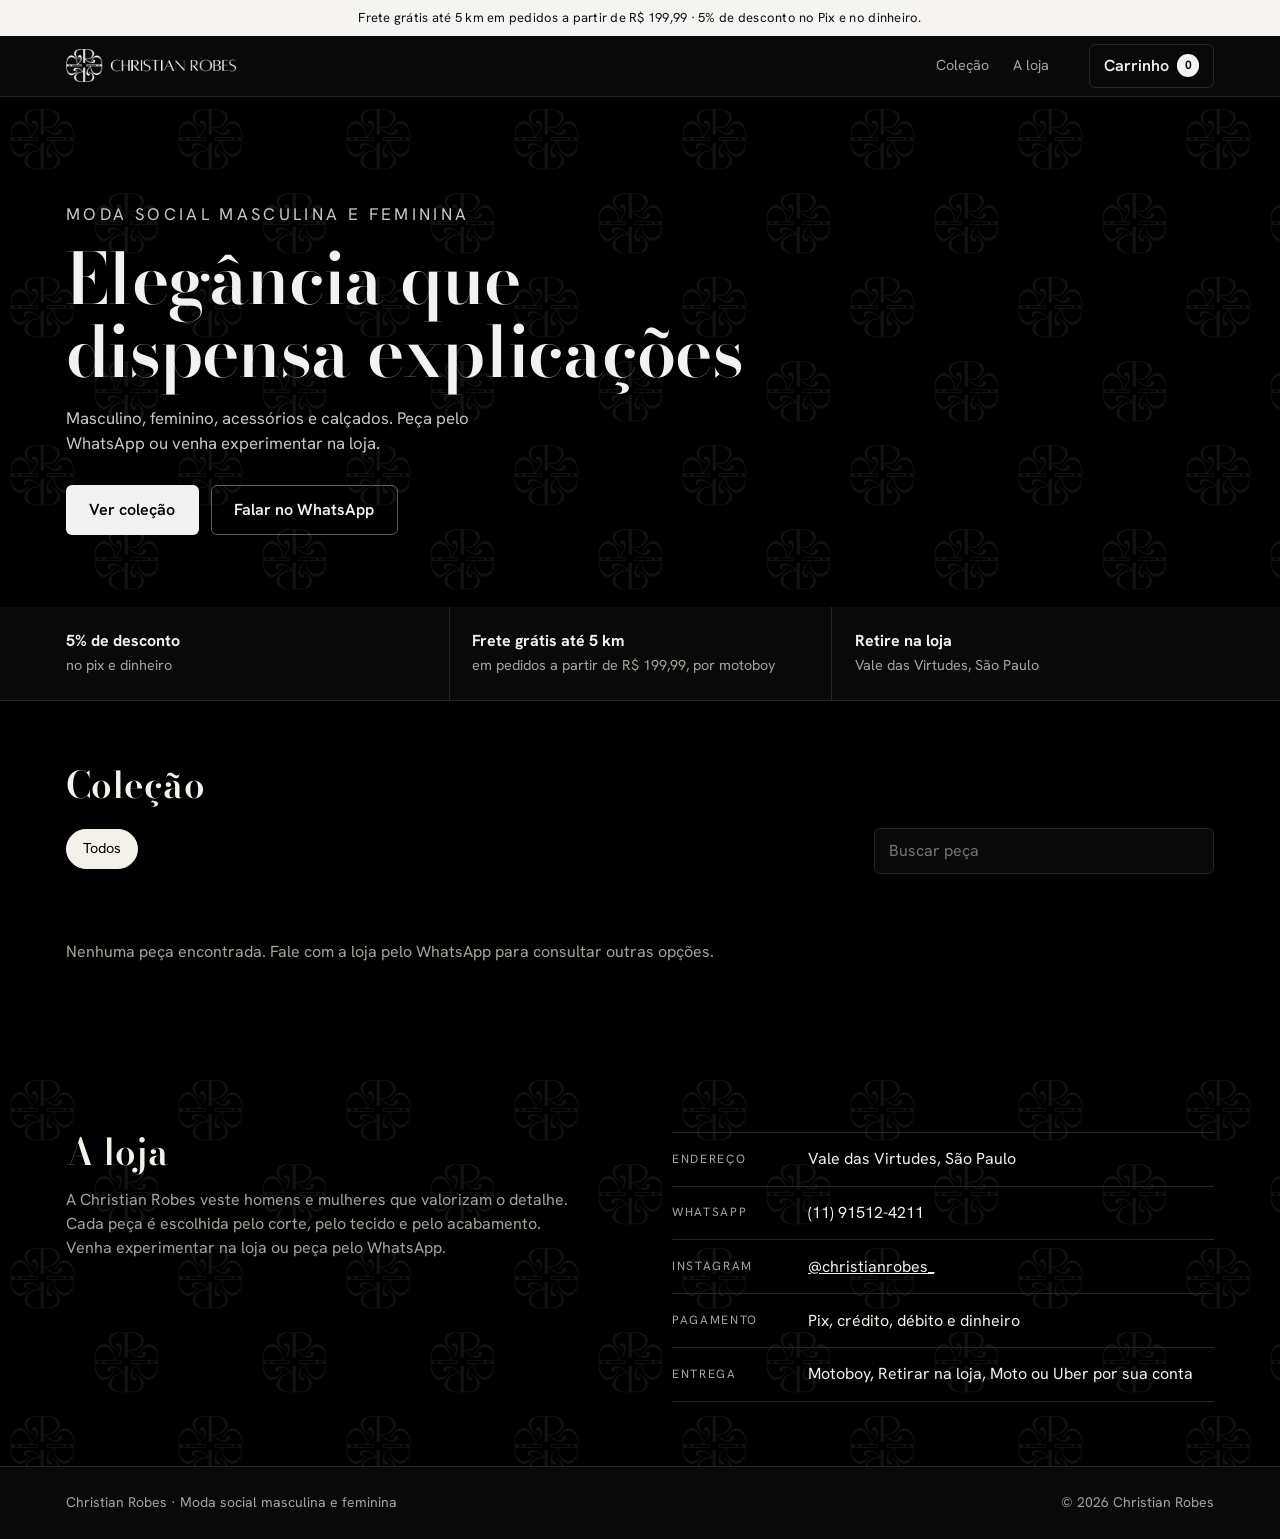
==== index.html @ 7081527d "Rename index.html to index.html" ====
<!doctype html><html><head><meta charset=utf8><meta name=viewport content="width=device-width,initial-scale=1,viewport-fit=cover"><style>:root{color-scheme:light;box-sizing:border-box;padding-top:env(safe-area-inset-top,0px);padding-bottom:env(safe-area-inset-bottom,0px)}html{scroll-padding-top:env(safe-area-inset-top,0px)}body{margin:0;padding:0;font:14px -apple-system,BlinkMacSystemFont,sans-serif;background:#fff;color:#000}img{max-width:100%}[hidden]:not([hidden=until-found i]){display:none!important}</style></head><body>
<title>Christian Robes</title>
<meta name="claude:viewport-fit-sides" content="cover"><meta name="description" content="Christian Robes: moda social masculina e feminina. Veja as peças e faça seu pedido pelo WhatsApp.">
<link rel="stylesheet" href="https://fonts.googleapis.com/css2?family=Bodoni+Moda:opsz,wght@6..96,500;6..96,700&family=Cormorant+Garamond:wght@500;600&family=Familjen+Grotesk:wght@500;600&family=Hanken+Grotesk:wght@400;500;600;700&family=Instrument+Sans:wght@400;500;600&display=swap">
<style id="app-style">
/* Layout: faixa escura com risca de giz e carrossel de ternos, vitrine em grade, painel de edição lateral */
:root{--bg:#eef0f4;--surface:#ffffff;--fg:#0f1623;--muted:#5b6475;--line:#d8dde6;--accent:#1f3d73;--on-accent:#ffffff;--hero-bg:#101a2d;--hero-fg:#eef1f7;--hero-line:rgba(255,255,255,.07);--display:'Bodoni Moda',Georgia,serif;--body:'Hanken Grotesk',system-ui,sans-serif;--r:6px;--cols:3}
@media (prefers-color-scheme: dark){:root:not([data-theme="light"]){--bg:#0d1118;--surface:#151b25;--fg:#e9edf4;--muted:#9aa4b5;--line:#262e3b;--accent:#7f9fd6;--on-accent:#0d1118;--hero-bg:#080c13;--hero-fg:#eef1f7;color-scheme:dark}}
:root[data-theme="dark"]{--bg:#0d1118;--surface:#151b25;--fg:#e9edf4;--muted:#9aa4b5;--line:#262e3b;--accent:#7f9fd6;--on-accent:#0d1118;--hero-bg:#080c13;--hero-fg:#eef1f7;color-scheme:dark}
*{box-sizing:border-box}
body{background:var(--bg);color:var(--fg);font-family:var(--body);font-size:16px;line-height:1.5;-webkit-text-size-adjust:100%}
body::before{content:"";position:fixed;inset:0 0 auto;height:env(safe-area-inset-top,0px);background:var(--surface);z-index:30}
body.lock{overflow:hidden}
button,input,select,textarea{font:inherit;color:inherit}
button{cursor:pointer}
a{color:inherit}
:focus-visible{outline:2px solid var(--accent);outline-offset:2px}
.stage :focus-visible{outline-color:var(--hero-fg)}
h1,h2,h3,p{margin:0}
.w{max-width:1180px;margin:0 auto;padding-left:max(16px,env(safe-area-inset-left,0px));padding-right:max(16px,env(safe-area-inset-right,0px))}
.announce{background:var(--accent);color:var(--on-accent);font-size:.8125rem;text-align:center;padding:.5rem 0;letter-spacing:.02em}
.hdr{position:sticky;top:env(safe-area-inset-top,0px);z-index:20;background:var(--surface);border-bottom:1px solid var(--line)}
.hdr .w{display:flex;align-items:center;gap:1rem;min-height:60px}
.logo{display:flex;align-items:center;gap:.65rem;text-decoration:none;min-width:0}
.logo img{height:34px;width:auto;max-width:240px;object-fit:contain}
.mono{flex:none;width:34px;height:34px;display:grid;place-items:center;background:var(--fg);color:var(--bg);font-family:var(--display);font-weight:700;font-size:.95rem;letter-spacing:.02em;border-radius:var(--r)}
.lname{font-family:var(--display);font-size:1.1rem;font-weight:600;letter-spacing:.14em;text-transform:uppercase;white-space:nowrap;overflow:hidden;text-overflow:ellipsis}
.nav{display:none;margin-left:auto;gap:1.5rem;font-size:.9rem}
.nav a{text-decoration:none;color:var(--muted)}
.nav a:hover{color:var(--fg)}
.cartbtn{margin-left:auto;display:flex;align-items:center;gap:.5rem;background:transparent;border:1px solid var(--line);border-radius:var(--r);padding:.5rem .85rem;min-height:44px;font-weight:600}
.cartbtn b{display:inline-grid;place-items:center;min-width:1.4rem;height:1.4rem;padding:0 .3rem;border-radius:99px;background:var(--accent);color:var(--on-accent);font-size:.75rem}
@media(min-width:640px){.nav{display:flex}.nav+.cartbtn{margin-left:1.5rem}}
.btn{display:inline-flex;align-items:center;justify-content:center;gap:.5rem;border:1px solid transparent;border-radius:var(--r);padding:.75rem 1.4rem;min-height:46px;font-weight:600;text-decoration:none;cursor:pointer;text-align:center}
.btn-p{background:var(--accent);color:var(--on-accent)}
.btn-g{background:transparent;border-color:var(--line)}
.btn-l{background:var(--hero-fg);color:var(--hero-bg)}
.btn-o{background:transparent;border-color:rgba(255,255,255,.35);color:var(--hero-fg)}
.btn[disabled],.btn[aria-disabled="true"]{opacity:.45;pointer-events:none}
.btn-sm{padding:.45rem .8rem;min-height:38px;font-size:.875rem}
.stage{position:relative;overflow:hidden;background-color:var(--hero-bg);color:var(--hero-fg)}
.stage.pin{background-image:repeating-linear-gradient(90deg,var(--hero-line) 0 1px,transparent 1px 26px)}
:root{--tile:url([data-uri])}.stage[data-tile]::before,.about.tiled::before{content:'';position:absolute;inset:0;pointer-events:none;opacity:.07;background:var(--tile) 0 0/168px 168px}.about{position:relative;overflow:hidden}.about .w{position:relative}
.stage .w{position:relative;z-index:1}
.hero{padding-block:clamp(2.5rem,8vw,5.5rem) clamp(2rem,5vw,3rem)}
.eyebrow{font-size:.75rem;letter-spacing:.2em;text-transform:uppercase;opacity:.75}
.hero h1{font-family:var(--display);font-weight:600;font-size:clamp(2.2rem,7.2vw,4.4rem);line-height:1.04;letter-spacing:-.01em;margin-top:.9rem;max-width:16ch;text-wrap:balance}
.hero p{margin-top:1.1rem;max-width:46ch;opacity:.82;font-size:1.05rem}
.hero .acts{display:flex;flex-wrap:wrap;gap:.75rem;margin-top:1.8rem}
.car{padding-block:1rem clamp(2.5rem,6vw,4rem)}
.carhead{display:flex;align-items:end;justify-content:space-between;gap:1rem;margin-bottom:1rem;border-top:1px solid rgba(255,255,255,.14);padding-top:1.2rem}
.carhead h2{font-family:var(--display);font-size:1.5rem;font-weight:600}
.carctl{display:flex;align-items:center;gap:.5rem;font-size:.85rem;font-variant-numeric:tabular-nums}
.carctl button{width:44px;height:44px;border-radius:99px;border:1px solid rgba(255,255,255,.3);background:transparent;color:var(--hero-fg)}
.track{display:flex;gap:14px;overflow-x:auto;scroll-snap-type:x mandatory;padding-bottom:.5rem;scrollbar-width:none}
.track::-webkit-scrollbar{display:none}
.slide{flex:0 0 min(74vw,270px);scroll-snap-align:start}
.slide .card{color:var(--hero-fg)}
.slide .art{background:rgba(255,255,255,.07)}
.slide .ccat{color:var(--hero-fg);opacity:.65}
.sec{padding-block:clamp(2.2rem,6vw,4rem)}
.sec h2{font-family:var(--display);font-size:clamp(1.6rem,4.5vw,2.3rem);font-weight:600;line-height:1.1;text-wrap:balance}
.perks{border-bottom:1px solid var(--line);background:var(--surface)}
.perks .w{display:grid;gap:0;grid-template-columns:1fr}
.perk{padding:1.1rem 0;border-top:1px solid var(--line)}
.perk:first-child{border-top:0}
.perk b{display:block;font-weight:700}
.perk span{color:var(--muted);font-size:.9rem}
@media(min-width:760px){.perks .w{grid-template-columns:repeat(3,1fr)}.perk{border-top:0;border-left:1px solid var(--line);padding:1.4rem 1.4rem}.perk:first-child{border-left:0;padding-left:0}}
.tools{display:flex;flex-direction:column;gap:.9rem;margin-block:1.4rem 1.6rem}
.search{width:100%;max-width:340px;background:var(--surface);border:1px solid var(--line);border-radius:var(--r);padding:.65rem .85rem;min-height:46px}
.chips{display:flex;gap:.5rem;overflow-x:auto;padding-bottom:.25rem;scrollbar-width:none}
.chips::-webkit-scrollbar{display:none}
.chip{flex:none;border:1px solid var(--line);background:var(--surface);border-radius:99px;padding:.45rem 1rem;min-height:40px;font-size:.9rem}
.chip[aria-pressed="true"]{background:var(--fg);color:var(--bg);border-color:var(--fg)}
@media(min-width:760px){.tools{flex-direction:row;align-items:center;justify-content:space-between}.filt{order:-1}}
.grid{display:grid;gap:14px;grid-template-columns:repeat(2,minmax(0,1fr))}
@media(min-width:760px){.grid{gap:22px 18px;grid-template-columns:repeat(var(--cols),minmax(0,1fr))}}
.card{display:flex;flex-direction:column;gap:.6rem;width:100%;padding:0;border:0;background:none;text-align:left;color:inherit;min-width:0}
.art{display:block;position:relative;aspect-ratio:4/5;max-width:100%;overflow:hidden;border-radius:var(--r);background:color-mix(in srgb,var(--fg) 5%,var(--surface))}
.art svg{position:absolute;left:50%;top:50%;width:66%;height:auto;transform:translate(-50%,-50%)}
.art img{display:block;width:100%;height:100%;object-fit:cover}
.badge{position:absolute;left:8px;top:8px;background:var(--accent);color:var(--on-accent);font-size:.7rem;font-weight:700;letter-spacing:.08em;text-transform:uppercase;padding:.2rem .5rem;border-radius:3px}
.badge.off{background:var(--fg);color:var(--bg)}
.cinfo{display:flex;flex-direction:column;gap:.1rem;min-width:0}
.ccat{font-size:.72rem;letter-spacing:.14em;text-transform:uppercase;color:var(--muted)}
.cname{font-weight:600;line-height:1.3;overflow-wrap:anywhere}
.cprice{font-variant-numeric:tabular-nums;font-size:.95rem}
.cprice s{color:var(--muted);margin-right:.4rem;font-size:.85rem}
.empty{padding:2.5rem 0;color:var(--muted)}
.about .w{display:grid;gap:2rem}
.about p{color:var(--muted);margin-top:1rem;max-width:56ch;white-space:pre-line}
.info{display:grid;gap:0;margin:0;border-top:1px solid var(--line)}
.info div{display:grid;grid-template-columns:7.5rem minmax(0,1fr);gap:1rem;padding:.9rem 0;border-bottom:1px solid var(--line)}
.info dt{font-size:.75rem;letter-spacing:.14em;text-transform:uppercase;color:var(--muted);padding-top:.15rem}
.info dd{margin:0;overflow-wrap:anywhere}
@media(min-width:860px){.about .w{grid-template-columns:1fr 1fr;gap:4rem}}
.foot{background:var(--surface);border-top:1px solid var(--line);padding-block:1.6rem;font-size:.875rem;color:var(--muted)}
.foot .w{display:flex;flex-wrap:wrap;gap:.5rem 2rem;justify-content:space-between}
.scrim{position:fixed;inset:0;background:rgba(5,8,14,.55);z-index:40}
.sheet,.drawer{position:fixed;z-index:41;background:var(--surface);color:var(--fg);display:flex;flex-direction:column}
.sheet{left:0;right:0;bottom:0;max-height:92%;border-radius:14px 14px 0 0;padding-bottom:env(safe-area-inset-bottom,0px)}
@media(min-width:760px){.sheet{left:50%;top:50%;bottom:auto;right:auto;width:min(860px,92vw);max-height:90vh;transform:translate(-50%,-50%);border-radius:var(--r)}}
.sheet .body{display:grid;gap:1.2rem;overflow-y:auto;padding:1rem max(16px,env(safe-area-inset-left,0px)) 1rem}
@media(min-width:760px){.sheet .body{grid-template-columns:minmax(0,5fr) minmax(0,6fr);gap:2rem;padding:1.5rem}}
.xbtn{position:absolute;right:10px;top:10px;z-index:2;width:44px;height:44px;border-radius:99px;border:1px solid var(--line);background:var(--surface)}
.sheet h2{font-family:var(--display);font-size:1.6rem;font-weight:600;line-height:1.15;padding-right:2.5rem}
.sheet .price{font-size:1.35rem;font-variant-numeric:tabular-nums;margin-top:.5rem}
.sheet .price s{color:var(--muted);font-size:1rem;margin-right:.5rem}
.sheet .desc{color:var(--muted);margin-top:.9rem;white-space:pre-line}
.lbl{font-size:.75rem;letter-spacing:.14em;text-transform:uppercase;color:var(--muted);margin:1.2rem 0 .5rem}
.sizes{display:flex;flex-wrap:wrap;gap:.5rem}
.sz{min-width:48px;min-height:44px;padding:0 .8rem;border:1px solid var(--line);background:var(--bg);border-radius:var(--r);font-weight:600}
.sz[aria-pressed="true"]{background:var(--fg);color:var(--bg);border-color:var(--fg)}
.qty{display:inline-flex;align-items:center;border:1px solid var(--line);border-radius:var(--r)}
.qty button{width:44px;height:44px;border:0;background:none;font-size:1.2rem}
.qty span{min-width:2rem;text-align:center;font-variant-numeric:tabular-nums}
.buy{display:flex;flex-wrap:wrap;gap:.75rem;align-items:center;margin-top:1.4rem}
.buy .btn{flex:1 1 200px}
.drawer{top:0;bottom:0;right:0;width:min(100%,440px);padding-top:env(safe-area-inset-top,0px);padding-bottom:env(safe-area-inset-bottom,0px)}
.dhead{display:flex;align-items:center;justify-content:space-between;padding:.9rem 16px;border-bottom:1px solid var(--line)}
.dhead h2{font-family:var(--display);font-size:1.35rem;font-weight:600}
.dbody{flex:1;overflow-y:auto;padding:1rem 16px}
.dfoot{border-top:1px solid var(--line);padding:1rem 16px;display:grid;gap:.5rem}
.line{display:grid;grid-template-columns:64px minmax(0,1fr);gap:.8rem;padding:.8rem 0;border-bottom:1px solid var(--line)}
.line .art{aspect-ratio:4/5}
.line .meta{display:flex;flex-direction:column;gap:.35rem;min-width:0}
.line .meta b{overflow-wrap:anywhere}
.line .meta small{color:var(--muted)}
.line .row{display:flex;align-items:center;justify-content:space-between;gap:.5rem}
.line .qty button{width:38px;height:38px}
.link{border:0;background:none;color:var(--muted);text-decoration:underline;padding:.4rem 0;min-height:38px}
.opt{display:flex;gap:.7rem;align-items:flex-start;padding:.65rem .8rem;border:1px solid var(--line);border-radius:var(--r);margin-bottom:.5rem;cursor:pointer}
.opt input{margin-top:.3rem;accent-color:var(--accent);width:18px;height:18px;flex:none}
.opt:has(input:checked){border-color:var(--accent);background:color-mix(in srgb,var(--accent) 8%,var(--surface))}
.opt small{display:block;color:var(--muted)}
.tot{display:flex;justify-content:space-between;gap:1rem;font-variant-numeric:tabular-nums}
.tot.big{font-size:1.2rem;font-weight:700;padding-top:.3rem;border-top:1px solid var(--line)}
.tot.dim{color:var(--muted);font-size:.9rem}
.hint{font-size:.85rem;color:var(--muted)}
.toast{position:fixed;left:50%;bottom:calc(20px + env(safe-area-inset-bottom,0px));transform:translateX(-50%);z-index:80;background:var(--fg);color:var(--bg);padding:.7rem 1.1rem;border-radius:var(--r);font-size:.9rem;max-width:90vw}
/* painel de edição */
.fab{position:fixed;z-index:60;right:max(16px,env(safe-area-inset-right,0px));bottom:calc(16px + env(safe-area-inset-bottom,0px));min-height:52px;padding:0 1.3rem;border-radius:99px;border:0;background:var(--accent);color:var(--on-accent);font-weight:700;box-shadow:0 6px 22px rgba(0,0,0,.28)}
.adm{position:fixed;z-index:60;top:0;bottom:0;right:0;width:100%;background:var(--bg);color:var(--fg);display:flex;flex-direction:column;padding-top:env(safe-area-inset-top,0px)}
@media(min-width:900px){.adm{width:420px;border-left:1px solid var(--line)}body.adm-open #app{margin-right:420px}}
.adm .ahead{display:flex;align-items:center;justify-content:space-between;gap:.5rem;padding:.7rem max(16px,env(safe-area-inset-left,0px));background:var(--surface);border-bottom:1px solid var(--line)}
.adm .ahead h2{font-size:1.05rem;font-weight:700}
.tabs{display:flex;gap:.25rem;overflow-x:auto;background:var(--surface);border-bottom:1px solid var(--line);padding:0 max(8px,env(safe-area-inset-left,0px));scrollbar-width:none}
.tabs::-webkit-scrollbar{display:none}
.tab{flex:none;border:0;background:none;padding:.85rem .85rem;min-height:46px;color:var(--muted);font-weight:600;border-bottom:3px solid transparent}
.tab[aria-selected="true"]{color:var(--fg);border-bottom-color:var(--accent)}
.abody{flex:1;overflow-y:auto;padding:1.1rem max(16px,env(safe-area-inset-left,0px)) 2rem;display:grid;gap:1.1rem;align-content:start}
.abody h3{font-size:.75rem;letter-spacing:.14em;text-transform:uppercase;color:var(--muted);padding-top:.6rem;border-top:1px solid var(--line)}
.abody h3:first-child{border-top:0;padding-top:0}
.afoot{display:flex;flex-wrap:wrap;align-items:center;gap:.6rem;padding:.7rem max(16px,env(safe-area-inset-left,0px)) calc(.7rem + env(safe-area-inset-bottom,0px));background:var(--surface);border-top:1px solid var(--line)}
.afoot .st{flex:1 1 100%;font-size:.85rem;color:var(--muted)}
.afoot .btn{flex:1}
.f{display:grid;gap:.35rem}
.f label,.f>span{font-size:.875rem;font-weight:600}
.f small{color:var(--muted);font-size:.8rem}
.f input[type=text],.f input[type=number],.f select,.f textarea{width:100%;min-height:44px;padding:.6rem .7rem;background:var(--surface);border:1px solid var(--line);border-radius:6px}
.f textarea{min-height:92px;resize:vertical}
.f input[type=color]{width:64px;height:44px;padding:2px;background:var(--surface);border:1px solid var(--line);border-radius:6px}
.chk{display:flex;align-items:center;gap:.65rem;min-height:44px;font-size:.95rem}
.chk input{width:20px;height:20px;accent-color:var(--accent);flex:none}
.seg{display:flex;flex-wrap:wrap;gap:.4rem}
.f .seg label,.seg label{position:relative;font-weight:400;font-size:.9rem}
.seg input{position:absolute;opacity:0;inset:0;width:100%;height:100%;margin:0;cursor:pointer}
.seg span{display:flex;align-items:center;justify-content:center;min-height:44px;padding:0 .95rem;border:1px solid var(--line);background:var(--surface);border-radius:6px;font-size:.9rem}
.seg input:checked+span{border-color:var(--accent);background:color-mix(in srgb,var(--accent) 12%,var(--surface));font-weight:700}
.seg input:focus-visible+span{outline:2px solid var(--accent);outline-offset:2px}
.swatch{width:20px;height:20px;border-radius:99px;margin-right:.55rem;border:1px solid rgba(0,0,0,.2);flex:none}
.pl{display:grid;gap:.5rem}
.pr{display:grid;grid-template-columns:44px minmax(0,1fr) auto;gap:.7rem;align-items:center;padding:.55rem;background:var(--surface);border:1px solid var(--line);border-radius:var(--r)}
.pr .art{aspect-ratio:4/5}
.pr .t{display:flex;flex-direction:column;min-width:0;background:none;border:0;text-align:left;padding:.2rem 0;min-height:44px;justify-content:center}
.pr .t b{overflow-wrap:anywhere;font-size:.95rem}
.pr .t small{color:var(--muted)}
.pr .t.hid{opacity:.5}
.mv{display:flex;gap:.25rem}
.mv button{width:38px;height:38px;border:1px solid var(--line);background:var(--bg);border-radius:6px}
.note{padding:.8rem .9rem;border:1px dashed var(--accent);border-radius:var(--r);font-size:.9rem;color:var(--fg)}
.crow{display:grid;grid-template-columns:minmax(0,1fr) auto;gap:.5rem;align-items:center}
.warn{background:#a32d2d;color:#fff}
.row2{display:grid;grid-template-columns:1fr 1fr;gap:.75rem}
.fontopt span{display:block;text-align:left;padding:.6rem .9rem;min-height:56px}
.fontopt em{display:block;font-style:normal;font-size:1.25rem;line-height:1.2}
.fontopt small{color:var(--muted)}
.fontopt{flex:1 1 100%}
@media(prefers-reduced-motion:reduce){*{scroll-behavior:auto!important;transition:none!important}}
.filt{display:flex;flex-direction:column;gap:.5rem;min-width:0;flex:1 1 auto}
.chips:empty{display:none}
.chips.sub{align-items:center}
.flbl{flex:none;font-size:.7rem;letter-spacing:.14em;text-transform:uppercase;color:var(--muted);padding-right:.2rem}
.chip.sm{min-height:34px;padding:.3rem .85rem;font-size:.82rem}
@media(max-width:759px){.sheet .body{display:flex;flex-direction:column}.sheet .body>*{flex:none}.sheet .body>.art{width:min(100%,calc(52vh*.8));margin-inline:auto}}
@media(max-width:759px){.sheet .body>.art{width:min(100%,calc(34vh*.8));margin-inline:auto}}
.sheet .body{padding-bottom:1.5rem}
.sheet .buy{position:sticky;bottom:0;z-index:1;background:var(--surface);border-top:1px solid var(--line);margin-top:1.2rem;padding-block:.75rem}
body.lock .fab{display:none}
</style>
<style id="theme"></style>
<div id="app"></div><div id="modal"></div><div id="cart"></div><div id="admin"></div><div id="toast" class="" role="status" aria-live="polite"></div>
<script id="state" type="application/json">{"v":1,"store":{"name":"Christian Robes","tagline":"Moda social masculina e feminina","whatsapp":"11915124211","instagram":"christianrobes_","address":"Vale das Virtudes, São Paulo","logo":"[data-uri]"},"theme":{"preset":"preto","accent":"","font":"alfaiataria","radius":"suave","cols":3,"pinstripe":false,"watermark":true},"texts":{"announceOn":true,"announce":"Frete grátis até 5 km em pedidos a partir de R$ 199,99 · 5% de desconto no Pix e no dinheiro.","heroTitle":"Elegância que dispensa explicações","heroSub":"Masculino, feminino, acessórios e calçados. Peça pelo WhatsApp ou venha experimentar na loja.","heroCta":"Ver coleção","carouselTitle":"Em destaque","catalogTitle":"Coleção","aboutTitle":"A loja","aboutText":"A Christian Robes veste homens e mulheres que valorizam o detalhe. Cada peça é escolhida pelo corte, pelo tecido e pelo acabamento.\nVenha experimentar na loja ou peça pelo WhatsApp.","footer":"Christian Robes · Moda social masculina e feminina"},"sections":{"carousel":true,"perks":true,"about":true},"orders":{"pay":{"pix":true,"credito":true,"debito":true,"dinheiro":true},"discountPct":5,"discountOn":["pix","dinheiro"],"freeKm":5,"minFree":199.99,"deliv":{"moto":true,"retirada":true,"app":true},"freteNote":"Fora da área de frete grátis, combinamos o valor do motoboy pelo WhatsApp.","intro":"Olá! Quero fazer um pedido na Christian Robes:"},"categories":["Masculino","Feminino","Acessórios e calçados"],"types":{"Masculino":["Ternos","Calças","Camisas","Camisetas"],"Feminino":["Vestidos","Saias","Conjuntos","Calças","Camisetas e blusas"],"Acessórios e calçados":["Gravatas","Cintos","Bolsas","Sapatos","Outros"]},"occasions":["Trabalho","Casual","Festa e cerimônia"],"products":[]}</script>
<script id="app-script">
(function(){
'use strict';
var $=function(s,r){return (r||document).querySelector(s)};
var esc=function(s){return String(s==null?'':s).replace(/[&<>"']/g,function(c){return {'&':'&amp;','<':'&lt;','>':'&gt;','"':'&quot;',"'":'&#39;'}[c]})};
var TITLE='<title>Christian Robes</title>';
var META='<meta name="claude:viewport-fit-sides" content="cover"><meta name="description" content="Christian Robes: moda social masculina e feminina. Veja as peças e faça seu pedido pelo WhatsApp.">';
var FONTLINK=document.querySelector('link[href*="fonts.googleapis.com"]');
var FONTS=FONTLINK?FONTLINK.outerHTML:'';
var SHELL='<div id="app"></div><div id="modal"></div><div id="cart"></div><div id="admin"></div><div id="toast" class="" role="status" aria-live="polite"></div>';
var FALLBACK_RESET=':root{color-scheme:light;padding-top:env(safe-area-inset-top,0px);padding-bottom:env(safe-area-inset-bottom,0px)}body{margin:0;font:14px system-ui,sans-serif}img{max-width:100%}[hidden]{display:none!important}';
var S=JSON.parse($('#state').textContent);
if(!S.types)S.types={};
S.categories.forEach(function(c){if(!S.types[c])S.types[c]=[]});
if(!S.occasions)S.occasions=['Trabalho','Casual','Festa e cerimônia'];
var ORIG=JSON.stringify(S);
var reduce=window.matchMedia&&window.matchMedia('(prefers-reduced-motion: reduce)').matches;

var PRESETS=[
 {id:'noite',label:'Azul-noite',h:218,s:34,accent:'#1f3d73'},
 {id:'grafite',label:'Grafite e vinho',h:210,s:8,accent:'#8a2c3d'},
 {id:'bordo',label:'Bordô',h:345,s:30,accent:'#7d1f37'},
 {id:'garrafa',label:'Verde-garrafa',h:158,s:28,accent:'#1f5a43'},
 {id:'preto',label:'Preto e branco',h:0,s:0,accent:'#f1eee8'}
];
var FONTSETS={
 alfaiataria:{label:'Alfaiataria',d:"'Bodoni Moda',Georgia,serif",b:"'Hanken Grotesk',system-ui,sans-serif"},
 classico:{label:'Clássico',d:"'Cormorant Garamond',Georgia,serif",b:"'Hanken Grotesk',system-ui,sans-serif"},
 moderno:{label:'Moderno',d:"'Familjen Grotesk',system-ui,sans-serif",b:"'Instrument Sans',system-ui,sans-serif"}
};
var RADII={reto:'0px',suave:'6px',redondo:'14px'};
var PAYN={pix:'Pix',credito:'Crédito',debito:'Débito',dinheiro:'Dinheiro'};
var DELN={moto:'Motoboy',retirada:'Retirar na loja',app:'Moto ou Uber por sua conta'};

/* ---------- utilidades ---------- */
function hex2rgb(h){h=h.replace('#','');if(h.length===3)h=h.split('').map(function(c){return c+c}).join('');var n=parseInt(h,16);return [n>>16&255,n>>8&255,n&255]}
function rgb2hex(r){return '#'+r.map(function(v){return Math.round(v).toString(16).padStart(2,'0')}).join('')}
function mix(a,b,t){var A=hex2rgb(a),B=hex2rgb(b);return rgb2hex(A.map(function(v,i){return v+(B[i]-v)*t}))}
function lum(h){var c=hex2rgb(h).map(function(v){v/=255;return v<=.03928?v/12.92:Math.pow((v+.055)/1.055,2.4)});return .2126*c[0]+.7152*c[1]+.0722*c[2]}
function onColor(h){return lum(h)>0.42?'#0d1118':'#ffffff'}
function hsl(h,s,l){return 'hsl('+h+' '+Math.round(s)+'% '+l+'%)'}
function tok(o){return Object.keys(o).map(function(k){return '--'+k+':'+o[k]}).join(';')}
function themeCss(st){
 var t=st.theme,p=PRESETS.filter(function(x){return x.id===t.preset})[0]||PRESETS[0];
 var acc=/^#[0-9a-f]{6}$/i.test(t.accent||'')?t.accent:p.accent;
 var accD=mix(acc,'#ffffff',.38);
 var L={bg:hsl(p.h,p.s*.55,95),surface:'#ffffff',fg:hsl(p.h,p.s,9),muted:hsl(p.h,p.s*.25,40),line:hsl(p.h,p.s*.4,86),accent:acc,'on-accent':onColor(acc),'hero-bg':hsl(p.h,p.s*.7,11),'hero-fg':hsl(p.h,p.s*.5,95),'hero-line':'rgba(255,255,255,.07)'};
 var D={bg:hsl(p.h,p.s*.5,7),surface:hsl(p.h,p.s*.45,11),fg:hsl(p.h,p.s*.4,93),muted:hsl(p.h,p.s*.25,68),line:hsl(p.h,p.s*.35,19),accent:accD,'on-accent':onColor(accD),'hero-bg':hsl(p.h,p.s*.6,5),'hero-fg':hsl(p.h,p.s*.5,95),'hero-line':'rgba(255,255,255,.07)'};
 if(p.id==='preto'){D.bg='#000';D.surface='#090909';D['hero-bg']='#000';D.fg='#f4f1eb';D.muted='#a8a39a';D.line='#252525';L=D}
 var f=FONTSETS[t.font]||FONTSETS.alfaiataria;
 var extra='--display:'+f.d+';--body:'+f.b+';--r:'+(RADII[t.radius]||'6px')+';--cols:'+(t.cols||3);
 return ':root{'+tok(L)+';'+extra+'}@media (prefers-color-scheme: dark){:root:not([data-theme="light"]){'+tok(D)+';color-scheme:dark}}:root[data-theme="dark"]{'+tok(D)+';color-scheme:dark}';
}
function applyTheme(){if(S.theme.preset==='preto')document.documentElement.setAttribute('data-theme','dark');$('#theme').textContent=themeCss(S)}
function brl(n){return Number(n||0).toLocaleString('pt-BR',{style:'currency',currency:'BRL'})}
function initials(n){var w=String(n||'').trim().split(/\s+/).filter(Boolean);if(!w.length)return 'L';if(w.length===1)return w[0].slice(0,2).toUpperCase();return (w[0][0]+w[1][0]).toUpperCase()}
function digits(s){return String(s||'').replace(/\D/g,'')}
function waNum(){var d=digits(S.store.whatsapp);if(d.length&&d.length<=11)d='55'+d;return d}
function fmtPhone(s){var d=digits(s);if(d.indexOf('55')===0&&d.length>11)d=d.slice(2);if(d.length===11)return '('+d.slice(0,2)+') '+d.slice(2,7)+'-'+d.slice(7);if(d.length===10)return '('+d.slice(0,2)+') '+d.slice(2,6)+'-'+d.slice(6);return s}
function get(path){return path.split('.').reduce(function(o,k){return o==null?o:o[k]},S)}
function set(path,v){var k=path.split('.'),last=k.pop(),o=k.reduce(function(a,b){return a[b]},S);o[last]=v}
function names(arr){var n=arr.map(function(k){return (PAYN[k]||k).toLowerCase()});return n.length>1?n.slice(0,-1).join(', ')+' e '+n[n.length-1]:n.join('')}
function prod(id){return S.products.filter(function(p){return p.id===id})[0]}

/* ---------- ilustração das peças ---------- */
function art(p){
 if(p.img)return '<img src="'+esc(p.img)+'" alt="'+esc(p.name)+'" loading="lazy">';
 var c=/^#[0-9a-f]{3,8}$/i.test(p.color||'')?p.color:'#1c2b4a';
 var D='rgba(0,0,0,.22)',B='rgba(0,0,0,.3)',W='rgba(255,255,255,.9)';
 var sh={
  paleto:'<path d="M62 26 L100 18 L138 26 L176 58 L184 226 L16 226 L24 58 Z" fill="'+c+'"/><path d="M84 24 L100 150 L116 24 Z" fill="'+W+'"/><path d="M62 26 L84 24 L100 150 L74 104 Z" fill="'+D+'" stroke="'+B+'"/><path d="M138 26 L116 24 L100 150 L126 104 Z" fill="'+D+'" stroke="'+B+'"/><circle cx="100" cy="168" r="3.5" fill="'+B+'"/><circle cx="100" cy="192" r="3.5" fill="'+B+'"/><path d="M124 152 H150" stroke="'+B+'" stroke-width="2"/><path d="M28 210 H172" stroke="'+B+'" stroke-width="1.5"/>',
  camisa:'<path d="M64 24 L100 40 L136 24 L178 52 L190 118 L162 126 L158 226 L42 226 L38 126 L10 118 L22 52 Z" fill="'+c+'"/><path d="M64 24 L100 40 L88 70 L56 40 Z" fill="rgba(255,255,255,.28)" stroke="'+B+'"/><path d="M136 24 L100 40 L112 70 L144 40 Z" fill="rgba(255,255,255,.28)" stroke="'+B+'"/><path d="M100 46 V226" stroke="'+B+'" stroke-width="1.5"/><g fill="'+B+'"><circle cx="100" cy="84" r="2.6"/><circle cx="100" cy="114" r="2.6"/><circle cx="100" cy="144" r="2.6"/><circle cx="100" cy="174" r="2.6"/><circle cx="100" cy="204" r="2.6"/></g>',
  gravata:'<path d="M86 22 H114 L110 50 H90 Z" fill="'+c+'"/><path d="M90 50 H110 L130 206 L100 230 L70 206 Z" fill="'+c+'"/><path d="M86 22 H114 L110 50 H90 Z" fill="'+D+'"/><path d="M100 54 L100 224" stroke="rgba(255,255,255,.2)" stroke-width="2"/>',
  vestido:'<path d="M80 20 L100 34 L120 20 L132 80 L124 100 L172 226 H28 L76 100 L68 80 Z" fill="'+c+'"/><path d="M76 100 H124" stroke="'+B+'" stroke-width="2"/>',
  sapato:'<path d="M22 150 L96 150 C110 150 120 170 150 172 C176 174 184 190 184 204 L184 214 H22 Z" fill="'+c+'"/><path d="M22 214 H184" stroke="'+B+'" stroke-width="4"/>',
  cinto:'<circle cx="100" cy="124" r="68" fill="none" stroke="'+c+'" stroke-width="20"/><circle cx="100" cy="124" r="68" fill="none" stroke="rgba(255,255,255,.3)" stroke-width="1.5" stroke-dasharray="3 5"/><rect x="82" y="38" width="36" height="30" rx="3" fill="none" stroke="rgba(206,208,214,.95)" stroke-width="5"/>'
 };
 return '<svg viewBox="0 0 200 240" role="img" aria-label="'+esc(p.name)+'">'+(sh[p.shape]||sh.paleto)+'</svg>';
}
function priceHtml(p){if(!(p.price>0))return 'Valor pelo WhatsApp';return (p.oldPrice>p.price?'<s>'+brl(p.oldPrice)+'</s>':'')+brl(p.price)}
function cardHtml(p){
 var badge=!p.stock?'<span class="badge off">Esgotado</span>':(p.oldPrice>p.price?'<span class="badge">Promoção</span>':'');
 return '<button class="card" data-act="open" data-id="'+esc(p.id)+'"><span class="art">'+art(p)+badge+'</span><span class="cinfo"><span class="ccat">'+esc(p.category)+(p.type?' · '+esc(p.type):'')+'</span><span class="cname">'+esc(p.name)+'</span><span class="cprice">'+priceHtml(p)+'</span></span></button>';
}

/* ---------- estado de interface ---------- */
var ui={cat:'',type:'',occ:'',q:'',modal:null,cartOpen:false,co:{name:'',addr:'',pay:'',deliv:''},isEd:false,adminOpen:false,peek:false,tab:'look',editId:null,confirmDel:null,dirty:false,saving:false,msg:'',catOpen:false,uploading:false};
var cart=[];
try{cart=JSON.parse(localStorage.getItem('crCart')||'[]')||[]}catch(e){cart=[]}
function saveCart(){try{localStorage.setItem('crCart',JSON.stringify(cart))}catch(e){}}
function toast(m){var t=$('#toast');t.className='toast';t.textContent=m;clearTimeout(toast.t);toast.t=setTimeout(function(){t.className='';t.textContent=''},2600)}

/* ---------- vitrine ---------- */
function renderStore(){
 var tx=S.texts,st=S.store,o=S.orders;
 var vis=S.products.filter(function(p){return p.visible!==false});
 var feat=vis.filter(function(p){return p.featured});
 var n=cart.reduce(function(a,c){return a+c.qty},0);
 var h='';
 if(tx.announceOn&&tx.announce)h+='<div class="announce"><div class="w">'+esc(tx.announce)+'</div></div>';
 h+='<header class="hdr"><div class="w"><a class="logo" href="#topo" data-act="top">'+(st.logo?'<img src="'+esc(st.logo)+'" alt="'+esc(st.name)+'">':'<span class="mono">'+esc(initials(st.name))+'</span><span class="lname">'+esc(st.name)+'</span>')+'</a><nav class="nav" aria-label="Principal"><a href="#catalogo" data-act="goto" data-to="catalogo">'+esc(tx.catalogTitle)+'</a>'+(S.sections.about?'<a href="#loja" data-act="goto" data-to="loja">'+esc(tx.aboutTitle)+'</a>':'')+'</nav><button class="cartbtn" data-act="opencart" aria-label="Abrir carrinho">Carrinho <b>'+n+'</b></button></div></header>';
 h+='<section id="topo" class="stage'+(S.theme.pinstripe?' pin':'')+'"'+(S.theme.watermark?' data-tile':'')+'><div class="w"><div class="hero"><p class="eyebrow">'+esc(st.tagline)+'</p><h1>'+esc(tx.heroTitle)+'</h1><p>'+esc(tx.heroSub)+'</p><div class="acts"><a class="btn btn-l" href="#catalogo" data-act="goto" data-to="catalogo">'+esc(tx.heroCta)+'</a>'+(waNum()?'<a class="btn btn-o" target="_blank" rel="noopener" href="https://wa.me/'+waNum()+'">Falar no WhatsApp</a>':'')+'</div></div>';
 if(S.sections.carousel&&feat.length){
  h+='<div class="car"><div class="carhead"><h2>'+esc(tx.carouselTitle)+'</h2><div class="carctl"><span id="carcount" aria-live="off"></span><button data-act="car" data-d="-1" aria-label="Anterior">&#8592;</button><button data-act="car" data-d="1" aria-label="Próximo">&#8594;</button></div></div><div class="track" id="track">'+feat.map(function(p){return '<div class="slide">'+cardHtml(p)+'</div>'}).join('')+'</div></div>';
 } else h+='<div style="height:1.5rem"></div>';
 h+='</div></section>';
 if(S.sections.perks){
  var pk=[];
  if(o.discountPct>0&&o.discountOn.length)pk.push([o.discountPct+'% de desconto','no '+names(o.discountOn)]);
  if(o.deliv.moto)pk.push(['Frete grátis até '+o.freeKm+' km','em pedidos a partir de '+brl(o.minFree)+', por motoboy']);
  if(o.deliv.retirada)pk.push(['Retire na loja',st.address]);
  if(pk.length)h+='<div class="perks"><div class="w">'+pk.map(function(x){return '<div class="perk"><b>'+esc(x[0])+'</b><span>'+esc(x[1])+'</span></div>'}).join('')+'</div></div>';
 }
 h+='<section id="catalogo" class="sec"><div class="w"><h2>'+esc(tx.catalogTitle)+'</h2><div class="tools"><div class="filt"><div class="chips" id="chips"></div><div class="chips sub" id="chips2"></div><div class="chips sub" id="chips3"></div></div><input class="search" id="q" type="search" placeholder="Buscar peça" aria-label="Buscar peça" value="'+esc(ui.q)+'"></div><div class="grid" id="grid"></div></div></section>';
 if(S.sections.about){
  var info='<dl class="info">';
  if(st.address)info+='<div><dt>Endereço</dt><dd>'+esc(st.address)+'</dd></div>';
  if(st.whatsapp)info+='<div><dt>WhatsApp</dt><dd>'+esc(fmtPhone(st.whatsapp))+'</dd></div>';
  if(st.instagram)info+='<div><dt>Instagram</dt><dd><a target="_blank" rel="noopener" href="https://instagram.com/'+esc(st.instagram.replace('@',''))+'">@'+esc(st.instagram.replace('@',''))+'</a></dd></div>';
  var pays=Object.keys(o.pay).filter(function(k){return o.pay[k]});
  if(pays.length)info+='<div><dt>Pagamento</dt><dd>'+esc(names(pays).replace(/^./,function(c){return c.toUpperCase()}))+'</dd></div>';
  var dl=Object.keys(o.deliv).filter(function(k){return o.deliv[k]}).map(function(k){return DELN[k]});
  if(dl.length)info+='<div><dt>Entrega</dt><dd>'+esc(dl.join(', '))+'</dd></div>';
  info+='</dl>';
  h+='<section id="loja" class="sec about'+(S.theme.watermark?' tiled':'')+'"><div class="w"><div><h2>'+esc(tx.aboutTitle)+'</h2><p>'+esc(tx.aboutText)+'</p></div>'+info+'</div></section>';
 }
 h+='<footer class="foot"><div class="w"><span>'+esc(tx.footer)+'</span><span>&copy; '+new Date().getFullYear()+' '+esc(st.name)+'</span></div></footer>';
 $('#app').innerHTML=h;
 renderChips();renderGrid();bindTrack();
}
function inCat(p,c){return p.category===c||(p.alsoIn||[]).indexOf(c)>-1}
function chipBtn(act,k,v,label,on,sm){return '<button class="chip'+(sm?' sm':'')+'" data-act="'+act+'" data-'+k+'="'+esc(v)+'" aria-pressed="'+(on?'true':'false')+'">'+esc(label)+'</button>'}
function renderChips(){
  var vis=S.products.filter(function(p){return p.visible!==false});
  var cats=S.categories.filter(function(c){return vis.some(function(p){return inCat(p,c)})});
  if(ui.cat&&cats.indexOf(ui.cat)<0){ui.cat='';ui.type=''}
  var h=chipBtn('cat','c','','Todos',ui.cat==='');
  cats.forEach(function(c){h+=chipBtn('cat','c',c,c,ui.cat===c)});
  var el=$('#chips');if(el)el.innerHTML=h;
  var scope=vis.filter(function(p){return !ui.cat||inCat(p,ui.cat)});
  var order=[];(ui.cat?[ui.cat]:[]).concat(S.categories).forEach(function(c){(S.types[c]||[]).forEach(function(x){if(order.indexOf(x)<0)order.push(x)})});
  var tin=order.filter(function(x){return scope.some(function(p){return p.type===x})});
  if(!ui.cat||tin.length<2){tin=[];ui.type=''}
  else if(ui.type&&tin.indexOf(ui.type)<0)ui.type='';
  var h2='';
  if(tin.length){h2='<span class="flbl">Tipo</span>'+chipBtn('ftype','v','','Todos',ui.type==='',1);tin.forEach(function(x){h2+=chipBtn('ftype','v',x,x,ui.type===x,1)})}
  var e2=$('#chips2');if(e2)e2.innerHTML=h2;
  var oin=S.occasions.filter(function(o){return scope.some(function(p){return (p.occasions||[]).indexOf(o)>-1})});
  if(oin.length<2){oin=[];ui.occ=''}
  else if(ui.occ&&oin.indexOf(ui.occ)<0)ui.occ='';
  var h3='';
  if(oin.length){h3='<span class="flbl">Ocasião</span>'+chipBtn('focc','v','','Todas',ui.occ==='',1);oin.forEach(function(o){h3+=chipBtn('focc','v',o,o,ui.occ===o,1)})}
  var e3=$('#chips3');if(e3)e3.innerHTML=h3;
}
function renderGrid(){
 var q=ui.q.trim().toLowerCase();
 var list=S.products.filter(function(p){return p.visible!==false&&(!ui.cat||inCat(p,ui.cat))&&(!ui.type||p.type===ui.type)&&(!ui.occ||(p.occasions||[]).indexOf(ui.occ)>-1)&&(!q||(p.name+' '+p.category+' '+(p.type||'')).toLowerCase().indexOf(q)>-1)});
 var el=$('#grid');if(!el)return;
 el.innerHTML=list.length?list.map(cardHtml).join(''):'<p class="empty" style="grid-column:1/-1">Nenhuma peça encontrada. Fale com a loja pelo WhatsApp para consultar outras opções.</p>';
}
function bindTrack(){
 var tr=$('#track');if(!tr)return;
 function upd(){var f=tr.firstElementChild;if(!f)return;var w=f.offsetWidth+14;var i=Math.round(tr.scrollLeft/w)+1;var c=$('#carcount');if(c)c.textContent=Math.min(i,tr.children.length)+' de '+tr.children.length}
 tr.addEventListener('scroll',upd,{passive:true});upd();
}

/* ---------- carrinho ---------- */
function cartLines(){return cart.map(function(c,i){var p=prod(c.id);return p?{i:i,p:p,size:c.size,qty:c.qty}:null}).filter(Boolean)}
function totals(){
 var o=S.orders,L=cartLines();
 var sub=L.reduce(function(a,l){return a+l.p.price*l.qty},0);
 var pay=ui.co.pay,disc=(pay&&o.discountOn.indexOf(pay)>-1)?sub*o.discountPct/100:0;
 var d=ui.co.deliv,fr;
 if(d==='retirada')fr='sem frete';
 else if(d==='app')fr='por sua conta';
 else if(sub>=o.minFree)fr='grátis até '+o.freeKm+' km';
 else fr='a combinar no WhatsApp';
 return {sub:sub,disc:disc,total:sub-disc,fr:fr};
}
function ensureCo(){
 var o=S.orders;
 var pays=Object.keys(o.pay).filter(function(k){return o.pay[k]});
 var dels=Object.keys(o.deliv).filter(function(k){return o.deliv[k]});
 if(pays.indexOf(ui.co.pay)<0)ui.co.pay=pays[0]||'';
 if(dels.indexOf(ui.co.deliv)<0)ui.co.deliv=dels[0]||'';
 return {pays:pays,dels:dels};
}
function waLink(){
 var o=S.orders,L=cartLines(),t=totals(),m=[];
 m.push(o.intro||'Olá! Quero fazer um pedido:');m.push('');
 L.forEach(function(l){m.push('• '+l.qty+'x '+l.p.name+(l.size?' — Tam. '+l.size:'')+' — '+brl(l.p.price*l.qty))});
 m.push('');m.push('Subtotal: '+brl(t.sub));
 if(t.disc>0)m.push('Desconto '+(PAYN[ui.co.pay]||'')+' ('+o.discountPct+'%): -'+brl(t.disc));
 m.push('Pagamento: '+(PAYN[ui.co.pay]||'a combinar'));
 m.push('Entrega: '+(DELN[ui.co.deliv]||'a combinar')+' ('+t.fr+')');
 m.push('Total: '+brl(t.total));m.push('');
 if(ui.co.name)m.push('Nome: '+ui.co.name);
 if(ui.co.addr&&ui.co.deliv!=='retirada')m.push('Endereço/bairro: '+ui.co.addr);
 return 'https://wa.me/'+waNum()+'?text='+encodeURIComponent(m.join('\n'));
}
function renderCart(){
 var el=$('#cart');
 if(!ui.cartOpen){el.innerHTML='';unlock();return}
 var c=ensureCo(),o=S.orders,L=cartLines(),t=totals();
 var h='<div class="scrim" data-act="closecart"></div><aside class="drawer" role="dialog" aria-modal="true" aria-label="Seu pedido"><div class="dhead"><h2>Seu pedido</h2><button class="xbtn" style="position:static" data-act="closecart" aria-label="Fechar">&#10005;</button></div><div class="dbody">';
 if(!L.length)h+='<p class="empty">Seu carrinho está vazio. Escolha uma peça na coleção.</p><button class="btn btn-p" data-act="closecart">Voltar ao catálogo</button>';
 else{
  L.forEach(function(l){h+='<div class="line"><span class="art">'+art(l.p)+'</span><div class="meta"><b>'+esc(l.p.name)+'</b><small>'+(l.size?'Tamanho '+esc(l.size)+' · ':'')+brl(l.p.price)+'</small><div class="row"><div class="qty"><button data-act="qty" data-i="'+l.i+'" data-d="-1" aria-label="Diminuir">&minus;</button><span>'+l.qty+'</span><button data-act="qty" data-i="'+l.i+'" data-d="1" aria-label="Aumentar">+</button></div><button class="link" data-act="rm" data-i="'+l.i+'">Remover</button></div></div></div>'});
  h+='<div class="f" style="margin-top:1rem"><label for="co-name">Seu nome</label><input id="co-name" type="text" data-co="name" autocomplete="name" value="'+esc(ui.co.name)+'"></div>';
  h+='<p class="lbl">Pagamento</p>';
  c.pays.forEach(function(k){var d=o.discountOn.indexOf(k)>-1&&o.discountPct>0;h+='<label class="opt"><input type="radio" name="pay" value="'+k+'" '+(ui.co.pay===k?'checked':'')+'><span>'+PAYN[k]+(d?'<small>'+o.discountPct+'% de desconto</small>':'')+'</span></label>'});
  h+='<p class="lbl">Entrega</p>';
  c.dels.forEach(function(k){var sm=k==='moto'?(o.freeKm>0?'Grátis até '+o.freeKm+' km em pedidos a partir de '+brl(o.minFree):''):'';h+='<label class="opt"><input type="radio" name="deliv" value="'+k+'" '+(ui.co.deliv===k?'checked':'')+'><span>'+DELN[k]+(sm?'<small>'+esc(sm)+'</small>':'')+'</span></label>'});
  if(ui.co.deliv==='moto'&&t.sub<o.minFree&&t.sub>0)h+='<p class="hint">Faltam '+brl(o.minFree-t.sub)+' para o frete grátis. '+esc(o.freteNote)+'</p>';
  if(ui.co.deliv!=='retirada')h+='<div class="f" style="margin-top:.8rem"><label for="co-addr">Endereço ou bairro</label><input id="co-addr" type="text" data-co="addr" autocomplete="street-address" value="'+esc(ui.co.addr)+'"></div>';
 }
 h+='</div>';
 if(L.length){
  h+='<div class="dfoot"><div class="tot dim"><span>Subtotal</span><span>'+brl(t.sub)+'</span></div>';
  if(t.disc>0)h+='<div class="tot dim"><span>Desconto '+esc(PAYN[ui.co.pay])+' ('+o.discountPct+'%)</span><span>-'+brl(t.disc)+'</span></div>';
  h+='<div class="tot dim"><span>Frete</span><span>'+esc(t.fr)+'</span></div><div class="tot big"><span>Total</span><span>'+brl(t.total)+'</span></div><a id="wa-link" class="btn btn-p" target="_blank" rel="noopener" href="'+esc(waLink())+'"'+(waNum()?'':' aria-disabled="true"')+'>Enviar pedido pelo WhatsApp</a><p class="hint">O pedido só é confirmado pela loja depois que você enviar a mensagem. O pagamento é combinado e confirmado pelo WhatsApp.</p></div>';
 }
 h+='</aside>';
 el.innerHTML=h;lock();
}
function lock(){document.body.classList.add('lock')}
function unlock(){if(!ui.cartOpen&&!ui.modal)document.body.classList.remove('lock')}

/* ---------- detalhe da peça ---------- */
function renderModal(){
 var el=$('#modal'),m=ui.modal;
 if(!m){el.innerHTML='';unlock();return}
 var p=prod(m.id);if(!p){ui.modal=null;el.innerHTML='';return}
 var h='<div class="scrim" data-act="closemodal"></div><div class="sheet" role="dialog" aria-modal="true" aria-label="'+esc(p.name)+'"><button class="xbtn" data-act="closemodal" aria-label="Fechar">&#10005;</button><div class="body"><span class="art">'+art(p)+'</span><div><p class="ccat">'+esc(p.category)+(p.type?' · '+esc(p.type):'')+'</p><h2>'+esc(p.name)+'</h2><p class="price">'+priceHtml(p)+'</p>'+(p.desc?'<p class="desc">'+esc(p.desc)+'</p>':'');
 if(p.sizes&&p.sizes.length){h+='<p class="lbl">Tamanho</p><div class="sizes">'+p.sizes.map(function(s){return '<button class="sz" data-act="size" data-s="'+esc(s)+'" aria-pressed="'+(m.size===s?'true':'false')+'">'+esc(s)+'</button>'}).join('')+'</div>'}
 if(p.stock&&!(p.price>0)){h+='<div class="buy">'+(waNum()?'<a class="btn btn-p" target="_blank" rel="noopener" href="https://wa.me/'+waNum()+'?text='+encodeURIComponent('Olá! Gostaria de consultar: '+p.name)+'">Consultar pelo WhatsApp</a>':'')+'</div>'}
 else if(p.stock){h+='<p class="lbl">Quantidade</p><div class="qty"><button data-act="mq" data-d="-1" aria-label="Diminuir">&minus;</button><span>'+m.qty+'</span><button data-act="mq" data-d="1" aria-label="Aumentar">+</button></div><div class="buy"><button class="btn btn-p" data-act="add">Adicionar ao carrinho</button>'+(waNum()?'<a class="btn btn-g" target="_blank" rel="noopener" href="https://wa.me/'+waNum()+'?text='+encodeURIComponent('Olá! Gostaria de consultar: '+p.name)+'">Consultar pelo WhatsApp</a>':'')+'</div>'}
 else h+='<div class="buy"><span class="badge off" style="position:static">Esgotado</span>'+(waNum()?'<a class="btn btn-g" target="_blank" rel="noopener" href="https://wa.me/'+waNum()+'?text='+encodeURIComponent('Olá! Gostaria de saber quando chega: '+p.name)+'">Perguntar pelo WhatsApp</a>':'')+'</div>';
 h+='</div></div></div>';
 el.innerHTML=h;lock();
}

/* ---------- painel de edição ---------- */
var fid=function(p){return 'f_'+p.replace(/\./g,'_')};
function fText(l,p,o){o=o||{};var v=o.v!==undefined?o.v:get(p);return '<div class="f"><label for="'+fid(p)+'">'+l+'</label><input id="'+fid(p)+'" type="text" data-b="'+p+'"'+(o.t?' data-t="'+o.t+'"':'')+(o.mode?' inputmode="'+o.mode+'"':'')+(o.ph?' placeholder="'+esc(o.ph)+'"':'')+' value="'+esc(v)+'">'+(o.h?'<small>'+o.h+'</small>':'')+'</div>'}
function fArea(l,p,h){return '<div class="f"><label for="'+fid(p)+'">'+l+'</label><textarea id="'+fid(p)+'" data-b="'+p+'">'+esc(get(p))+'</textarea>'+(h?'<small>'+h+'</small>':'')+'</div>'}
function fCheck(l,p,extra){return '<label class="chk"><input type="checkbox" id="'+fid(p+(extra||''))+'" data-b="'+p+'"'+(extra?' data-arr="'+extra+'"':'')+' '+(extra?((get(p)||[]).indexOf(extra)>-1?'checked':''):(get(p)?'checked':''))+'><span>'+l+'</span></label>'}
function fSeg(l,p,opts,t){return '<div class="f" role="radiogroup" aria-label="'+esc(l)+'"><span>'+l+'</span><div class="seg">'+opts.map(function(o){return '<label><input type="radio" name="'+fid(p)+'" data-b="'+p+'"'+(t?' data-t="'+t+'"':'')+' value="'+esc(o[0])+'" '+(String(get(p))===String(o[0])?'checked':'')+'><span>'+o[1]+'</span></label>'}).join('')+'</div></div>'}
function tabLook(){
 var h='<h3>Cores</h3><div class="f" role="radiogroup" aria-label="Paleta"><div class="seg">'+PRESETS.map(function(p){return '<label><input type="radio" name="preset" data-b="theme.preset" value="'+p.id+'" '+(S.theme.preset===p.id?'checked':'')+'><span><i class="swatch" style="background:linear-gradient(135deg,'+hsl(p.h,p.s*.7,11)+' 50%,'+p.accent+' 50%)"></i>'+p.label+'</span></label>'}).join('')+'</div></div>';
 var cur=/^#[0-9a-f]{6}$/i.test(S.theme.accent||'')?S.theme.accent:(PRESETS.filter(function(x){return x.id===S.theme.preset})[0]||PRESETS[0]).accent;
 h+='<div class="f"><label for="f_theme_accent">Cor de destaque (botões e selos)</label><div class="crow"><input id="f_theme_accent" type="color" data-b="theme.accent" value="'+cur+'"><button class="btn btn-g btn-sm" data-act="accentreset">Usar a da paleta</button></div></div>';
 h+='<h3>Fontes</h3><div class="f" role="radiogroup" aria-label="Fontes"><div class="seg">'+Object.keys(FONTSETS).map(function(k){var f=FONTSETS[k];return '<label class="fontopt"><input type="radio" name="font" data-b="theme.font" value="'+k+'" '+(S.theme.font===k?'checked':'')+'><span><em style="font-family:'+f.d+'">Terno slim azul-marinho</em><small>'+f.label+'</small></span></label>'}).join('')+'</div></div>';
 h+='<h3>Formato</h3>'+fSeg('Cantos dos botões e das fotos','theme.radius',[['reto','Retos'],['suave','Suaves'],['redondo','Arredondados']]);
 h+=fSeg('Peças por linha no computador','theme.cols',[[2,'2'],[3,'3'],[4,'4']],'int');
 h+='<h3>Destaques visuais</h3>'+fCheck('Risca de giz no fundo escuro','theme.pinstripe')+fCheck('Monograma discreto no fundo','theme.watermark');
 return h;
}
function upBtn(label,act,id){return '<button class="btn btn-g btn-sm" data-act="'+act+'"'+(id?' data-id="'+id+'"':'')+'>'+label+'</button>'}
function tabStore(){
 var st=S.store;
 var h='<h3>Dados da loja</h3>'+fText('Nome da loja','store.name')+fText('Frase abaixo do logo','store.tagline');
 h+='<div class="f"><span>Logo (imagem opcional)</span>'+(st.logo?'<span class="art" style="aspect-ratio:3/1;max-width:200px"><img src="'+esc(st.logo)+'" alt="Logo" style="object-fit:contain;padding:8px"></span>':'')+'<input id="f_logo_file" type="file" accept="image/*" data-act="uploadlogo">'+(st.logo?'<button class="btn btn-g btn-sm" data-act="rmlogo" style="justify-self:start">Remover logo</button>':'')+'<small>Sem logo, aparece o monograma e o nome da loja.</small></div>';
 h+=fText('WhatsApp (com DDD, só números)','store.whatsapp',{mode:'numeric',h:'Os pedidos chegam neste número.'})+fText('Instagram (sem @)','store.instagram')+fText('Endereço da loja','store.address');
 h+='<h3>Faixa de aviso no topo</h3>'+fCheck('Mostrar a faixa de aviso','texts.announceOn')+fArea('Texto do aviso','texts.announce');
 h+='<h3>Início da página</h3>'+fText('Título principal','texts.heroTitle')+fArea('Texto de apoio','texts.heroSub')+fText('Texto do botão','texts.heroCta');
 h+='<h3>Rodapé</h3>'+fText('Texto do rodapé','texts.footer');
 return h;
}
function tabSections(){
 var h='<h3>Mostrar ou esconder</h3>'+fCheck('Carrossel de destaques','sections.carousel')+fCheck('Faixa de vantagens (desconto, frete, retirada)','sections.perks')+fCheck('Seção "A loja" com endereço e contatos','sections.about');
 h+='<h3>Títulos</h3>'+fText('Título do carrossel','texts.carouselTitle')+fText('Título da coleção','texts.catalogTitle')+fText('Título de "A loja"','texts.aboutTitle')+fArea('Texto de "A loja"','texts.aboutText','Quebras de linha são mantidas.');
 return h;
}
function tabOrders(){
 var o=S.orders;
 var h='<h3>Formas de pagamento</h3>'+Object.keys(PAYN).map(function(k){return fCheck(PAYN[k],'orders.pay.'+k)}).join('');
 h+='<h3>Desconto</h3>'+fText('Desconto (%)','orders.discountPct',{t:'num',mode:'decimal'});
 h+='<div class="f"><span>Vale para</span>'+Object.keys(PAYN).map(function(k){return fCheck(PAYN[k],'orders.discountOn',k)}).join('')+'</div>';
 h+='<h3>Entrega</h3>'+Object.keys(DELN).map(function(k){return fCheck(DELN[k],'orders.deliv.'+k)}).join('');
 h+='<div class="row2">'+fText('Frete grátis até (km)','orders.freeKm',{t:'num',mode:'decimal'})+fText('Pedido mínimo (R$)','orders.minFree',{t:'num',mode:'decimal'})+'</div>';
 h+=fArea('Aviso quando o pedido fica fora do frete grátis','orders.freteNote');
 h+='<h3>Mensagem do WhatsApp</h3>'+fArea('Primeira linha da mensagem','orders.intro','Depois dela seguem itens, tamanho, quantidade, pagamento, frete e total.');
 return h;
}
function tabProducts(){
 if(ui.editId)return prodForm();
 var demo=S.products.filter(function(p){return p.demo}).length;
 var h='';
 if(demo)h+='<p class="note"><b>'+demo+' peça'+(demo>1?'s são':' é')+' de exemplo.</b> Nomes, preços e ilustrações foram inventados. Edite cada peça com os dados reais ou exclua.</p>';
 h+='<button class="btn btn-p" data-act="addprod">Adicionar produto</button><div class="pl">';
 S.products.forEach(function(p,i){h+='<div class="pr"><span class="art">'+art(p)+'</span><button class="t'+(p.visible===false?' hid':'')+'" data-act="editprod" data-id="'+esc(p.id)+'"><b>'+esc(p.name)+'</b><small>'+esc(p.category)+' · '+brl(p.price)+(p.featured?' · destaque':'')+(p.visible===false?' · oculto':'')+'</small></button><div class="mv"><button data-act="mvup" data-i="'+i+'" aria-label="Subir"'+(i===0?' disabled':'')+'>&#9650;</button><button data-act="mvdn" data-i="'+i+'" aria-label="Descer"'+(i===S.products.length-1?' disabled':'')+'>&#9660;</button></div></div>'});
 h+='</div>';
 h+='<h3>Categorias</h3>';
 S.categories.forEach(function(c,i){h+='<div class="crow"><div class="f"><label class="sr" for="cat'+i+'" style="position:absolute;left:-9999px">Categoria '+(i+1)+'</label><input id="cat'+i+'" type="text" data-act="catrename" data-i="'+i+'" value="'+esc(c)+'"></div><button class="btn btn-g btn-sm" data-act="catdel" data-i="'+i+'">Remover</button></div>'});
 h+='<div class="crow"><div class="f"><label for="catnew" style="position:absolute;left:-9999px">Nova categoria</label><input id="catnew" type="text" placeholder="Nova categoria"></div><button class="btn btn-g btn-sm" data-act="catadd">Adicionar</button></div>';
  h+='<h3>Tipos de peça</h3><p class="hint">Na loja, só aparecem os tipos que tiverem peças cadastradas.</p>';
  S.categories.forEach(function(c,ci){
   h+='<p class="lbl" style="margin:.6rem 0 .3rem">'+esc(c)+'</p>';
   (S.types[c]||[]).forEach(function(x,ti){h+='<div class="crow"><span>'+esc(x)+'</span><button class="btn btn-g btn-sm" data-act="typedel" data-ci="'+ci+'" data-ti="'+ti+'">Remover</button></div>'});
   h+='<div class="crow"><div class="f"><label for="typenew'+ci+'" style="position:absolute;left:-9999px">Novo tipo em '+esc(c)+'</label><input id="typenew'+ci+'" type="text" placeholder="Novo tipo"></div><button class="btn btn-g btn-sm" data-act="typeadd" data-ci="'+ci+'">Adicionar</button></div>';
  });
  h+='<h3>Ocasiões</h3><p class="hint">O filtro de ocasião só aparece na loja quando pelo menos duas ocasiões tiverem peças.</p>';
  S.occasions.forEach(function(o,oi){h+='<div class="crow"><span>'+esc(o)+'</span><button class="btn btn-g btn-sm" data-act="occdel" data-i="'+oi+'">Remover</button></div>'});
  h+='<div class="crow"><div class="f"><label for="occnew" style="position:absolute;left:-9999px">Nova ocasião</label><input id="occnew" type="text" placeholder="Nova ocasião"></div><button class="btn btn-g btn-sm" data-act="occadd">Adicionar</button></div>';
  return h;
}
function prodForm(){
 var i=S.products.findIndex(function(p){return p.id===ui.editId});
 if(i<0){ui.editId=null;return tabProducts()}
 var p=S.products[i],b='products.'+i+'.';
 var h='<button class="btn btn-g btn-sm" data-act="backprod" style="justify-self:start">&larr; Voltar à lista</button>';
 h+=fText('Nome','products.'+i+'.name')+'<div class="f"><label for="'+fid(b+'category')+'">Categoria</label><select id="'+fid(b+'category')+'" data-b="'+b+'category">'+S.categories.map(function(c){return '<option'+(c===p.category?' selected':'')+'>'+esc(c)+'</option>'}).join('')+'</select></div>';
   var tl=(S.types[p.category]||[]).slice();if(p.type&&tl.indexOf(p.type)<0)tl.push(p.type);
  h+='<div class="f"><label for="'+fid(b+'type')+'">Tipo de peça</label><select id="'+fid(b+'type')+'" data-b="'+b+'type"><option value="">Sem tipo</option>'+tl.map(function(x){return '<option value="'+esc(x)+'"'+(x===p.type?' selected':'')+'>'+esc(x)+'</option>'}).join('')+'</select></div>';
  h+='<div class="row2">'+fText('Preço (R$)',b+'price',{t:'num',mode:'decimal',v:String(p.price).replace('.',',')})+fText('Preço antigo (R$)',b+'oldPrice',{t:'num',mode:'decimal',v:p.oldPrice?String(p.oldPrice).replace('.',','):'',h:'Preencha para mostrar promoção.'})+'</div>';
 h+=fText('Tamanhos',b+'sizes',{t:'list',v:(p.sizes||[]).join(', '),h:'Separe por vírgula. Deixe vazio se não tiver tamanho.'});
 h+=fArea('Descrição',b+'desc');
 h+='<h3>Foto</h3><div class="f">'+(p.img?'<span class="art" style="max-width:180px">'+art(p)+'</span>':'<span class="art" style="max-width:180px">'+art(p)+'</span>')+'<input id="f_prod_file" type="file" accept="image/jpeg,image/png,image/webp" data-act="uploadprod">'+(ui.uploading?'<small>Enviando a foto…</small>':'')+'</div>'+fText('Ou endereço (link) de uma imagem',b+'img',{ph:'https://',v:(p.img&&p.img.indexOf('data:')===0?'':p.img)});
 if(p.img)h+='<button class="btn btn-g btn-sm" data-act="rmimg" style="justify-self:start">Remover foto</button>';
 h+='<p class="hint">Sem foto, a loja mostra uma ilustração na cor e no formato abaixo.</p><div class="row2"><div class="f"><label for="'+fid(b+'color')+'">Cor da ilustração</label><input id="'+fid(b+'color')+'" type="color" data-b="'+b+'color" value="'+(/^#[0-9a-f]{6}$/i.test(p.color)?p.color:'#1c2b4a')+'"></div><div class="f"><label for="'+fid(b+'shape')+'">Formato</label><select id="'+fid(b+'shape')+'" data-b="'+b+'shape">'+[['paleto','Paletó'],['camisa','Camisa'],['gravata','Gravata'],['cinto','Cinto'],['vestido','Vestido'],['sapato','Sapato']].map(function(o){return '<option value="'+o[0]+'"'+(p.shape===o[0]?' selected':'')+'>'+o[1]+'</option>'}).join('')+'</select></div></div>';
   h+='<h3>Ocasião</h3>'+S.occasions.map(function(o){return fCheck(esc(o),b+'occasions',o)}).join('');
  var oc=S.categories.filter(function(c){return c!==p.category});
  if(oc.length)h+='<h3>Aparece também em</h3><p class="hint">A peça continua em '+esc(p.category)+' e também aparece nas categorias marcadas.</p>'+oc.map(function(c){return fCheck(esc(c),b+'alsoIn',c)}).join('');
  h+='<h3>Exibição</h3>'+fCheck('Aparece na loja',b+'visible')+fCheck('Em destaque no carrossel',b+'featured')+fCheck('Disponível (desmarque se esgotou)',b+'stock');
 var armed=ui.confirmDel===p.id;
 h+='<div class="row2"><button class="btn btn-g" data-act="dupprod">Duplicar</button><button class="btn '+(armed?'warn':'btn-g')+'" data-act="delprod">'+(armed?'Confirmar exclusão':'Excluir')+'</button></div>';
 return h;
}
function renderAdmin(){
 var el=$('#admin');
 if(!ui.isEd){el.innerHTML='';document.body.classList.remove('adm-open');return}
 if(!ui.adminOpen){el.innerHTML='<button class="fab" data-act="adminopen">Editar loja</button>';document.body.classList.remove('adm-open');return}
 if(ui.peek){el.innerHTML='<button class="fab" data-act="peek">Voltar a editar</button>';document.body.classList.remove('adm-open');return}
 document.body.classList.add('adm-open');
 var tabs=[['look','Aparência'],['store','Loja'],['products','Produtos'],['orders','Pedidos'],['sections','Seções']];
 var body={look:tabLook,store:tabStore,products:tabProducts,orders:tabOrders,sections:tabSections}[ui.tab]();
 el.innerHTML='<div class="adm" role="dialog" aria-label="Editar loja"><div class="ahead"><h2>Editar loja</h2><div style="display:flex;gap:.4rem"><button class="btn btn-g btn-sm" data-act="peek">Ver loja</button><button class="btn btn-g btn-sm" data-act="adminclose">Fechar</button></div></div><div class="tabs" role="tablist">'+tabs.map(function(t){return '<button class="tab" role="tab" data-act="tab" data-t="'+t[0]+'" aria-selected="'+(ui.tab===t[0]?'true':'false')+'">'+t[1]+'</button>'}).join('')+'</div><div class="abody" id="abody">'+body+'</div><div class="afoot" id="afoot"></div></div>';
 renderFoot();
}
function renderFoot(){
 var f=$('#afoot');if(!f)return;
 f.innerHTML='<div class="st">'+esc(ui.msg||(ui.dirty?'Há alterações que ainda não foram publicadas.':'Tudo publicado.'))+'</div><button class="btn btn-g" data-act="discard"'+(ui.dirty&&!ui.saving?'':' disabled')+'>Descartar</button><button class="btn btn-p" data-act="save"'+(ui.dirty&&!ui.saving?'':' disabled')+'>'+(ui.saving?'Publicando…':'Salvar e publicar')+'</button>';
}
function dirty(){ui.dirty=true;ui.msg='';renderFoot()}
function refresh(){applyTheme();renderStore()}

/* ---------- salvar ---------- */
function buildDoc(){
 var rs=Array.prototype.slice.call(document.head.querySelectorAll('style')).filter(function(s){return /safe-area-inset-top/.test(s.textContent)&&/hidden/.test(s.textContent)})[0];
 var reset=rs?rs.textContent:FALLBACK_RESET;
 var json=JSON.stringify(S).replace(/</g,'\\u003c');
 var css=$('#app-style').textContent,js=$('#app-script').textContent;
 var content=TITLE+META+FONTS+'<style id="app-style">'+css+'</style><style id="theme">'+themeCss(S)+'</style>'+SHELL+'<script id="state" type="application/json">'+json+'</'+'script><script id="app-script">'+js+'</'+'script>';
 return '<!doctype html><html><head><meta charset=utf8><meta name=viewport content="width=device-width,initial-scale=1,viewport-fit=cover"><style>'+reset+'</style></head><body>'+content+'</body></html>';
}
function save(){
 if(ui.saving)return;
 ui.saving=true;ui.msg='';renderFoot();
 var c=window.claude&&window.claude.use;
 if(!c){ui.saving=false;ui.msg='Não foi possível publicar daqui. Abra a loja no Claude para salvar.';renderFoot();return}
 window.claude.use('artifact').then(function(a){
  if(!a)throw {code:'unavailable'};
  return a.publish(buildDoc());
 }).catch(function(e){
  ui.saving=false;
  var code=e&&e.code;
  ui.msg=code==='conflict'?'Outra versão foi publicada antes. A página vai recarregar.':(code==='not_granted'||code==='not_writer')?'Você não tem permissão para publicar esta loja.':'Não foi possível publicar. Tente de novo.';
  renderFoot();
 });
}

/* ---------- eventos ---------- */
function bind(t){
 var path=t.dataset.b,v;
 if(t.dataset.arr){var arr=(get(path)||[]).slice(),k=t.dataset.arr,ix=arr.indexOf(k);if(t.checked&&ix<0)arr.push(k);if(!t.checked&&ix>-1)arr.splice(ix,1);v=arr}
 else if(t.type==='checkbox')v=t.checked;
 else if(t.type==='radio'){if(!t.checked)return;v=t.value}
 else v=t.value;
 var ty=t.dataset.t;
 if(ty==='num')v=parseFloat(String(v).replace(',','.'))||0;
 else if(ty==='int')v=parseInt(v,10)||0;
 else if(ty==='list')v=String(v).split(',').map(function(s){return s.trim()}).filter(Boolean);
 set(path,v);
 var m=path.match(/^products\.(\d+)\./);if(m){S.products[m[1]].demo=false}
 var resetAccent=path==='theme.preset'&&S.theme.accent;
  var mc=path.match(/^products\.(\d+)\.category$/),rer=false;
  if(mc){var pp=S.products[mc[1]];pp.alsoIn=(pp.alsoIn||[]).filter(function(x){return x!==pp.category});if(pp.type&&(S.types[pp.category]||[]).indexOf(pp.type)<0)pp.type='';rer=true}
 if(resetAccent)S.theme.accent='';
 dirty();refresh();
 if(resetAccent||rer){var ab=$('#abody'),sc=ab?ab.scrollTop:0;renderAdmin();var nb=$('#abody');if(nb)nb.scrollTop=sc}
}
function openProduct(id){
 var p=prod(id);if(!p)return;
 ui.modal={id:id,size:'',qty:1};
 if(p.sizes&&p.sizes.length===1)ui.modal.size=p.sizes[0];
 renderModal();
}
function addToCart(){
 var m=ui.modal,p=prod(m.id);
 if(p.sizes&&p.sizes.length&&!m.size){toast('Escolha um tamanho');return}
 var ex=cart.filter(function(c){return c.id===m.id&&c.size===m.size})[0];
 if(ex)ex.qty+=m.qty;else cart.push({id:m.id,size:m.size,qty:m.qty});
 saveCart();ui.modal=null;renderModal();refresh();toast('Adicionado ao carrinho');
}
function uploadTo(file,cb,logo){
 if(!file)return;
 if(!/^image\/(jpeg|png|webp)$/.test(file.type)){toast('Use uma imagem JPG, PNG ou WebP');return}
 if(file.size>12*1024*1024){toast('A imagem passa de 12 MB. Escolha uma menor');return}
 ui.uploading=true;renderAdmin();
 var url=URL.createObjectURL(file),im=new Image();
 im.onload=function(){
  var m=logo?800:1200,r=Math.min(1,m/Math.max(im.width,im.height)),c=document.createElement('canvas');
  c.width=Math.round(im.width*r);c.height=Math.round(im.height*r);
  var g=c.getContext('2d');if(!logo){g.fillStyle='#fff';g.fillRect(0,0,c.width,c.height)}
  g.drawImage(im,0,0,c.width,c.height);URL.revokeObjectURL(url);
  var d='';try{d=logo?c.toDataURL('image/png'):c.toDataURL('image/jpeg',.82)}catch(e){}
  ui.uploading=false;
  if(!d){toast('Não foi possível ler a imagem');renderAdmin();return}
  cb(d);dirty();refresh();renderAdmin();toast('Foto carregada. Toque em Publicar para salvar');
 };
 im.onerror=function(){URL.revokeObjectURL(url);ui.uploading=false;toast('Não foi possível abrir essa imagem');renderAdmin()};
 im.src=url;
}
function act(a,el){
 var d=el.dataset;
 switch(a){
 case 'open':openProduct(d.id);break;
 case 'closemodal':ui.modal=null;renderModal();break;
 case 'size':ui.modal.size=d.s;renderModal();break;
 case 'mq':ui.modal.qty=Math.max(1,Math.min(20,ui.modal.qty+parseInt(d.d,10)));renderModal();break;
 case 'add':addToCart();break;
 case 'opencart':ui.cartOpen=true;renderCart();break;
 case 'closecart':ui.cartOpen=false;renderCart();break;
 case 'qty':var c=cart[d.i];if(c){c.qty=Math.max(1,Math.min(20,c.qty+parseInt(d.d,10)));saveCart();renderCart();refresh()}break;
 case 'rm':cart.splice(parseInt(d.i,10),1);saveCart();renderCart();refresh();break;
 case 'cat':ui.cat=d.c;ui.type='';renderChips();renderGrid();break;
  case 'ftype':ui.type=d.v;renderChips();renderGrid();break;
  case 'focc':ui.occ=d.v;renderChips();renderGrid();break;
  case 'typeadd':var tci=parseInt(d.ci,10),tc=S.categories[tci],tinp=$('#typenew'+tci),tn=tinp?tinp.value.trim():'';if(tc&&tn){S.types[tc]=S.types[tc]||[];if(S.types[tc].indexOf(tn)<0){S.types[tc].push(tn);dirty();refresh();renderAdmin()}}break;
  case 'typedel':var dci=parseInt(d.ci,10),dc=S.categories[dci],dti=parseInt(d.ti,10),dt=(S.types[dc]||[])[dti];if(dt!==undefined){if(S.products.some(function(p){return p.category===dc&&p.type===dt})){toast('Mude as peças desse tipo antes de remover')}else{S.types[dc].splice(dti,1);dirty();refresh();renderAdmin()}}break;
  case 'occadd':var oinp=$('#occnew'),on=oinp?oinp.value.trim():'';if(on&&S.occasions.indexOf(on)<0){S.occasions.push(on);dirty();refresh();renderAdmin()}break;
  case 'occdel':var odi=parseInt(d.i,10),od=S.occasions[odi];if(od!==undefined){if(S.products.some(function(p){return (p.occasions||[]).indexOf(od)>-1})){toast('Mude as peças dessa ocasião antes de remover')}else{S.occasions.splice(odi,1);dirty();refresh();renderAdmin()}}break;
 case 'car':var tr=$('#track');if(tr&&tr.firstElementChild)tr.scrollBy({left:parseInt(d.d,10)*(tr.firstElementChild.offsetWidth+14),behavior:reduce?'auto':'smooth'});break;
 case 'goto':var t=document.getElementById(d.to);if(t){var y=t.getBoundingClientRect().top+window.scrollY-64;window.scrollTo({top:y,behavior:reduce?'auto':'smooth'})}break;
 case 'top':window.scrollTo({top:0,behavior:reduce?'auto':'smooth'});break;
 case 'adminopen':ui.adminOpen=true;ui.peek=false;renderAdmin();break;
 case 'adminclose':ui.adminOpen=false;ui.peek=false;renderAdmin();break;
 case 'peek':ui.peek=!ui.peek;renderAdmin();break;
 case 'tab':ui.tab=d.t;ui.editId=null;renderAdmin();break;
 case 'accentreset':S.theme.accent='';dirty();refresh();renderAdmin();break;
 case 'rmlogo':S.store.logo='';dirty();refresh();renderAdmin();break;
 case 'addprod':var np={id:'p'+Date.now().toString(36),name:'Nova peça',category:S.categories[0]||'',price:0,oldPrice:0,sizes:[],color:'#1c2b4a',shape:'paleto',type:'',occasions:[],alsoIn:[],desc:'',img:'',visible:true,featured:false,stock:true};S.products.push(np);ui.editId=np.id;dirty();refresh();renderAdmin();break;
 case 'editprod':ui.editId=d.id;ui.confirmDel=null;renderAdmin();break;
 case 'backprod':ui.editId=null;ui.confirmDel=null;renderAdmin();break;
 case 'mvup':case 'mvdn':var i=parseInt(d.i,10),j=a==='mvup'?i-1:i+1;if(j>=0&&j<S.products.length){var tmp=S.products[i];S.products[i]=S.products[j];S.products[j]=tmp;dirty();refresh();renderAdmin()}break;
 case 'dupprod':var ix=S.products.findIndex(function(p){return p.id===ui.editId});if(ix>-1){var cp=JSON.parse(JSON.stringify(S.products[ix]));cp.id='p'+Date.now().toString(36);cp.name+=' (cópia)';cp.demo=false;S.products.splice(ix+1,0,cp);ui.editId=cp.id;dirty();refresh();renderAdmin()}break;
 case 'delprod':if(ui.confirmDel===ui.editId){S.products=S.products.filter(function(p){return p.id!==ui.editId});cart=cart.filter(function(c){return c.id!==ui.editId});saveCart();ui.editId=null;ui.confirmDel=null;dirty();refresh();renderAdmin()}else{ui.confirmDel=ui.editId;renderAdmin()}break;
 case 'rmimg':var k=S.products.findIndex(function(p){return p.id===ui.editId});if(k>-1){S.products[k].img='';dirty();refresh();renderAdmin()}break;
 case 'catadd':var inp=$('#catnew'),nm=inp?inp.value.trim():'';if(nm&&S.categories.indexOf(nm)<0){S.categories.push(nm);S.types[nm]=[];dirty();refresh();renderAdmin()}break;
 case 'catdel':var ci=parseInt(d.i,10),cn=S.categories[ci];if(S.products.some(function(p){return p.category===cn||(p.alsoIn||[]).indexOf(cn)>-1})){toast('Mude as peças dessa categoria antes de remover');}else{S.categories.splice(ci,1);delete S.types[cn];dirty();refresh();renderAdmin()}break;
 case 'save':save();break;
 case 'discard':S=JSON.parse(ORIG);ui.dirty=false;ui.msg='';ui.editId=null;refresh();renderAdmin();break;
 }
}
document.addEventListener('click',function(e){
 var a=e.target.closest('[data-act]');if(!a)return;
 var n=a.dataset.act;
 if(a.tagName==='INPUT')return;
 if(a.tagName==='A'&&(n==='goto'||n==='top'))e.preventDefault();
 act(n,a);
});
document.addEventListener('input',function(e){
 var t=e.target;
 if(t.id==='q'){ui.q=t.value;renderGrid();return}
 if(t.dataset&&t.dataset.co){ui.co[t.dataset.co]=t.value;var w=$('#wa-link');if(w)w.href=waLink();return}
 if(t.dataset&&t.dataset.b&&t.type!=='checkbox'&&t.type!=='radio'&&t.tagName!=='SELECT')bind(t);
});
document.addEventListener('change',function(e){
 var t=e.target;
 if(t.name==='pay'){ui.co.pay=t.value;renderCart();return}
 if(t.name==='deliv'){ui.co.deliv=t.value;renderCart();return}
 if(t.dataset&&t.dataset.b&&(t.type==='checkbox'||t.type==='radio'||t.tagName==='SELECT'))bind(t);
 else if(t.dataset&&t.dataset.act==='catrename'){
  var i=parseInt(t.dataset.i,10),old=S.categories[i],nv=t.value.trim();
  if(!nv||(S.categories.indexOf(nv)>-1&&nv!==old)){t.value=old;return}
  S.products.forEach(function(p){if(p.category===old)p.category=nv;if(p.alsoIn)p.alsoIn=p.alsoIn.map(function(x){return x===old?nv:x})});
  if(S.types[old]){S.types[nv]=S.types[old];delete S.types[old]}S.categories[i]=nv;if(ui.cat===old)ui.cat='';dirty();refresh();
 }
 else if(t.dataset&&t.dataset.act==='uploadprod'){var f=t.files&&t.files[0];var ix=S.products.findIndex(function(p){return p.id===ui.editId});if(f&&ix>-1){renderAdmin();uploadTo(f,function(u){S.products[ix].img=u;S.products[ix].demo=false})}}
 else if(t.dataset&&t.dataset.act==='uploadlogo'){var f2=t.files&&t.files[0];uploadTo(f2,function(u){S.store.logo=u},true)}
});
document.addEventListener('keydown',function(e){
 if(e.key==='Escape'){if(ui.modal){ui.modal=null;renderModal()}else if(ui.cartOpen){ui.cartOpen=false;renderCart()}}
});

/* ---------- início ---------- */
applyTheme();renderStore();renderAdmin();
if(window.claude&&window.claude.use){
 window.claude.use('user').then(function(u){
  var ok=false;try{ok=!!(u&&u.canEdit&&u.canEdit())}catch(e){}
  if(ok){ui.isEd=true;renderAdmin()}
 }).catch(function(){});
}
})();
</script>

</body></html>
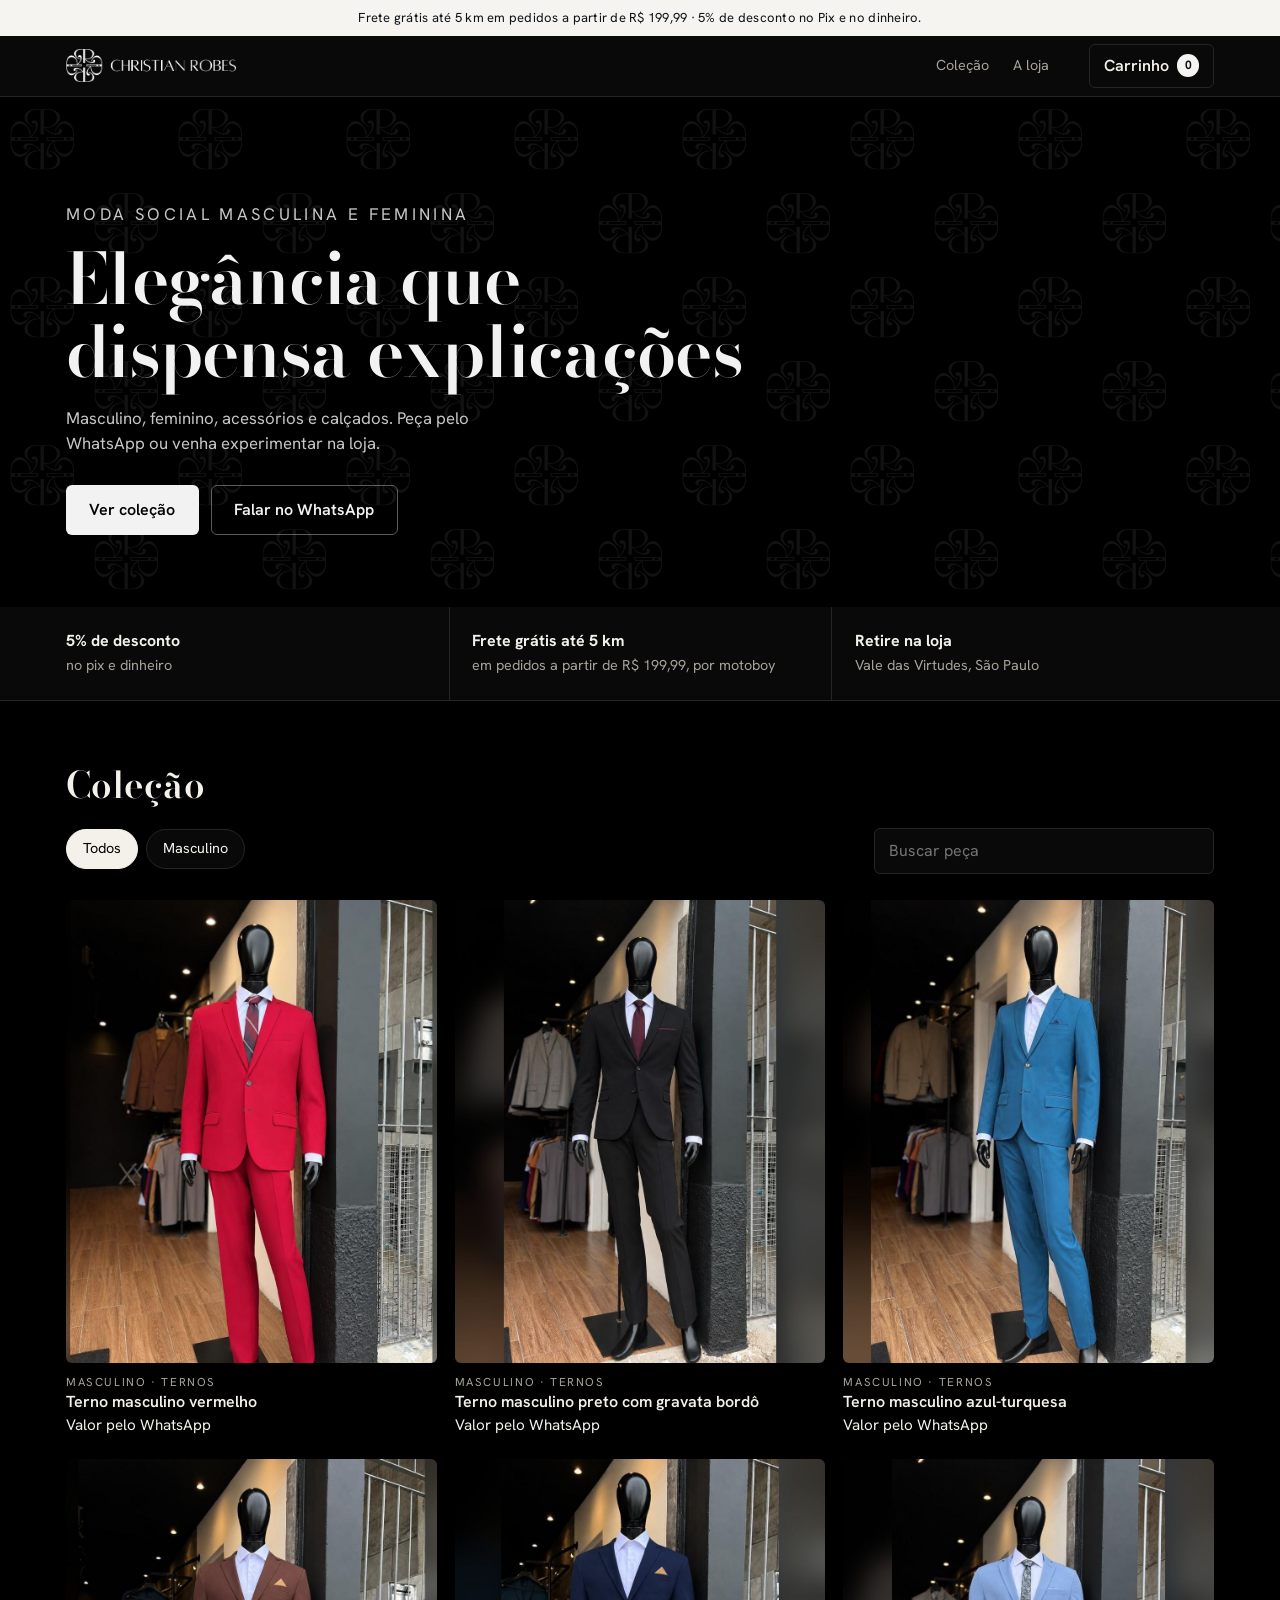
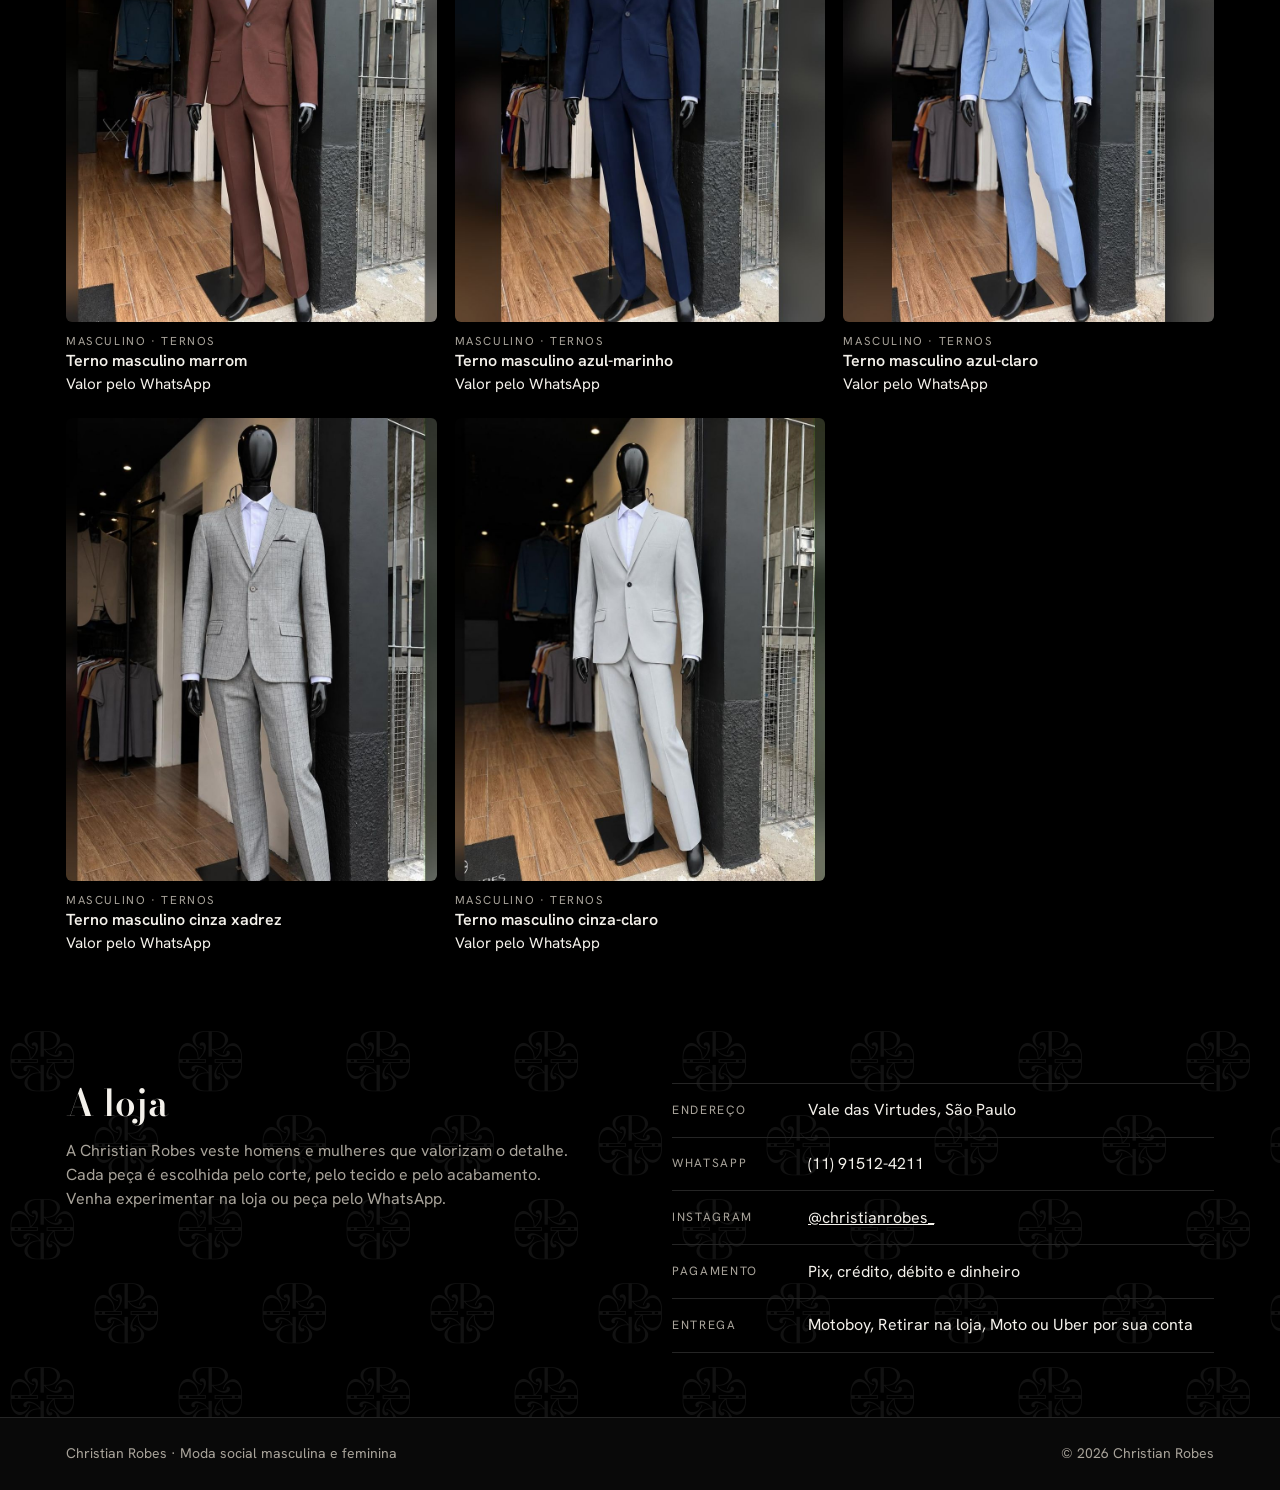
==== commit 3f351555: "Add files via upload" ====
--- a/index.html
+++ b/index.html
@@ -137,7 +137,7 @@
 .tot{display:flex;justify-content:space-between;gap:1rem;font-variant-numeric:tabular-nums}
 .tot.big{font-size:1.2rem;font-weight:700;padding-top:.3rem;border-top:1px solid var(--line)}
 .tot.dim{color:var(--muted);font-size:.9rem}
-.hint{font-size:.85rem;color:var(--muted)}
+.hint{font-size:.85rem;color:var(--muted)}.calc{margin:1.2rem 0 .2rem}.calc .f{margin:0 0 .6rem}.calc input{max-width:140px}.suit-res{margin:.2rem 0 .8rem}.warn{border:1px solid var(--line);border-radius:var(--r);padding:.6rem .8rem;margin-top:.8rem;font-size:.9rem}.warn:empty{display:none}.gal .art{width:100%}.thumbs{display:flex;gap:.5rem;margin-top:.6rem;justify-content:center}.th{width:56px;aspect-ratio:4/5;padding:0;border:1px solid var(--line);border-radius:var(--r);overflow:hidden;background:none;opacity:.6;cursor:pointer}.th[aria-pressed=true]{opacity:1;border-color:var(--fg)}.th img{display:block;width:100%;height:100%;object-fit:cover}.sz .pl{display:block;font-size:.58rem;letter-spacing:.08em;text-transform:uppercase;font-weight:500;opacity:.75;line-height:1.2}.plusnote{color:var(--muted);font-size:.9rem;margin:.2rem 0 1rem}body.kb .sheet .buy,body.kb .dfoot{display:none}
 .toast{position:fixed;left:50%;bottom:calc(20px + env(safe-area-inset-bottom,0px));transform:translateX(-50%);z-index:80;background:var(--fg);color:var(--bg);padding:.7rem 1.1rem;border-radius:var(--r);font-size:.9rem;max-width:90vw}
 /* painel de edição */
 .fab{position:fixed;z-index:60;right:max(16px,env(safe-area-inset-right,0px));bottom:calc(16px + env(safe-area-inset-bottom,0px));min-height:52px;padding:0 1.3rem;border-radius:99px;border:0;background:var(--accent);color:var(--on-accent);font-weight:700;box-shadow:0 6px 22px rgba(0,0,0,.28)}
@@ -193,15 +193,15 @@
 .chips.sub{align-items:center}
 .flbl{flex:none;font-size:.7rem;letter-spacing:.14em;text-transform:uppercase;color:var(--muted);padding-right:.2rem}
 .chip.sm{min-height:34px;padding:.3rem .85rem;font-size:.82rem}
-@media(max-width:759px){.sheet .body{display:flex;flex-direction:column}.sheet .body>*{flex:none}.sheet .body>.art{width:min(100%,calc(52vh*.8));margin-inline:auto}}
-@media(max-width:759px){.sheet .body>.art{width:min(100%,calc(34vh*.8));margin-inline:auto}}
+@media(max-width:759px){.sheet .body{display:flex;flex-direction:column}.sheet .body>*{flex:none}.sheet .body>.art{width:min(100%,calc(52vh*.8));margin-inline:auto}.sheet .body>.gal{width:min(100%,calc(52vh*.8));margin-inline:auto}}
+@media(max-width:759px){.sheet .body>.art{width:min(100%,calc(34vh*.8));margin-inline:auto}.sheet .body>.gal{width:min(100%,calc(34vh*.8));margin-inline:auto}}
 .sheet .body{padding-bottom:1.5rem}
 .sheet .buy{position:sticky;bottom:0;z-index:1;background:var(--surface);border-top:1px solid var(--line);margin-top:1.2rem;padding-block:.75rem}
 body.lock .fab{display:none}
 </style>
 <style id="theme"></style>
 <div id="app"></div><div id="modal"></div><div id="cart"></div><div id="admin"></div><div id="toast" class="" role="status" aria-live="polite"></div>
-<script id="state" type="application/json">{"v":1,"store":{"name":"Christian Robes","tagline":"Moda social masculina e feminina","whatsapp":"11915124211","instagram":"christianrobes_","address":"Vale das Virtudes, São Paulo","logo":"[data-uri]"},"theme":{"preset":"preto","accent":"","font":"alfaiataria","radius":"suave","cols":3,"pinstripe":false,"watermark":true},"texts":{"announceOn":true,"announce":"Frete grátis até 5 km em pedidos a partir de R$ 199,99 · 5% de desconto no Pix e no dinheiro.","heroTitle":"Elegância que dispensa explicações","heroSub":"Masculino, feminino, acessórios e calçados. Peça pelo WhatsApp ou venha experimentar na loja.","heroCta":"Ver coleção","carouselTitle":"Em destaque","catalogTitle":"Coleção","aboutTitle":"A loja","aboutText":"A Christian Robes veste homens e mulheres que valorizam o detalhe. Cada peça é escolhida pelo corte, pelo tecido e pelo acabamento.\nVenha experimentar na loja ou peça pelo WhatsApp.","footer":"Christian Robes · Moda social masculina e feminina"},"sections":{"carousel":true,"perks":true,"about":true},"orders":{"pay":{"pix":true,"credito":true,"debito":true,"dinheiro":true},"discountPct":5,"discountOn":["pix","dinheiro"],"freeKm":5,"minFree":199.99,"deliv":{"moto":true,"retirada":true,"app":true},"freteNote":"Fora da área de frete grátis, combinamos o valor do motoboy pelo WhatsApp.","intro":"Olá! Quero fazer um pedido na Christian Robes:"},"categories":["Masculino","Feminino","Acessórios e calçados"],"types":{"Masculino":["Ternos","Calças","Camisas","Camisetas"],"Feminino":["Vestidos","Saias","Conjuntos","Calças","Camisetas e blusas"],"Acessórios e calçados":["Gravatas","Cintos","Bolsas","Sapatos","Outros"]},"occasions":["Trabalho","Casual","Festa e cerimônia"],"products":[]}</script>
+<script id="state" type="application/json">{"v":1,"store":{"name":"Christian Robes","tagline":"Moda social masculina e feminina","whatsapp":"11915124211","instagram":"christianrobes_","address":"Vale das Virtudes, São Paulo","logo":"[data-uri]"},"theme":{"preset":"preto","accent":"","font":"alfaiataria","radius":"suave","cols":3,"pinstripe":false,"watermark":true},"texts":{"announceOn":true,"announce":"Frete grátis até 5 km em pedidos a partir de R$ 199,99 · 5% de desconto no Pix e no dinheiro.","heroTitle":"Elegância que dispensa explicações","heroSub":"Masculino, feminino, acessórios e calçados. Peça pelo WhatsApp ou venha experimentar na loja.","heroCta":"Ver coleção","carouselTitle":"Em destaque","catalogTitle":"Coleção","aboutTitle":"A loja","aboutText":"A Christian Robes veste homens e mulheres que valorizam o detalhe. Cada peça é escolhida pelo corte, pelo tecido e pelo acabamento.\nVenha experimentar na loja ou peça pelo WhatsApp.","footer":"Christian Robes · Moda social masculina e feminina"},"sections":{"carousel":true,"perks":true,"about":true},"orders":{"pay":{"pix":true,"credito":true,"debito":true,"dinheiro":true},"discountPct":5,"discountOn":["pix","dinheiro"],"freeKm":5,"minFree":199.99,"deliv":{"moto":true,"retirada":true,"app":true},"freteNote":"Fora da área de frete grátis, combinamos o valor do motoboy pelo WhatsApp.","intro":"Olá! Quero fazer um pedido na Christian Robes:"},"categories":["Masculino","Feminino","Acessórios e calçados"],"types":{"Masculino":["Ternos","Calças","Camisas","Camisetas"],"Feminino":["Vestidos","Saias","Conjuntos","Calças","Camisetas e blusas"],"Acessórios e calçados":["Gravatas","Cintos","Bolsas","Sapatos","Outros"]},"occasions":["Trabalho","Casual","Festa e cerimônia"],"products":[{"id":"terno-vermelho","name":"Terno masculino vermelho","category":"Masculino","type":"Ternos","price":0,"oldPrice":0,"sizes":[],"sizePrices":"","color":"#1c2b4a","shape":"paleto","occasions":[],"alsoIn":[],"desc":"Terno vermelho de dois botões e bolsos com aba. Apresentado com camisa branca e gravata listrada em tons de vinho.","img":"[data-uri]","imgs":["[data-uri]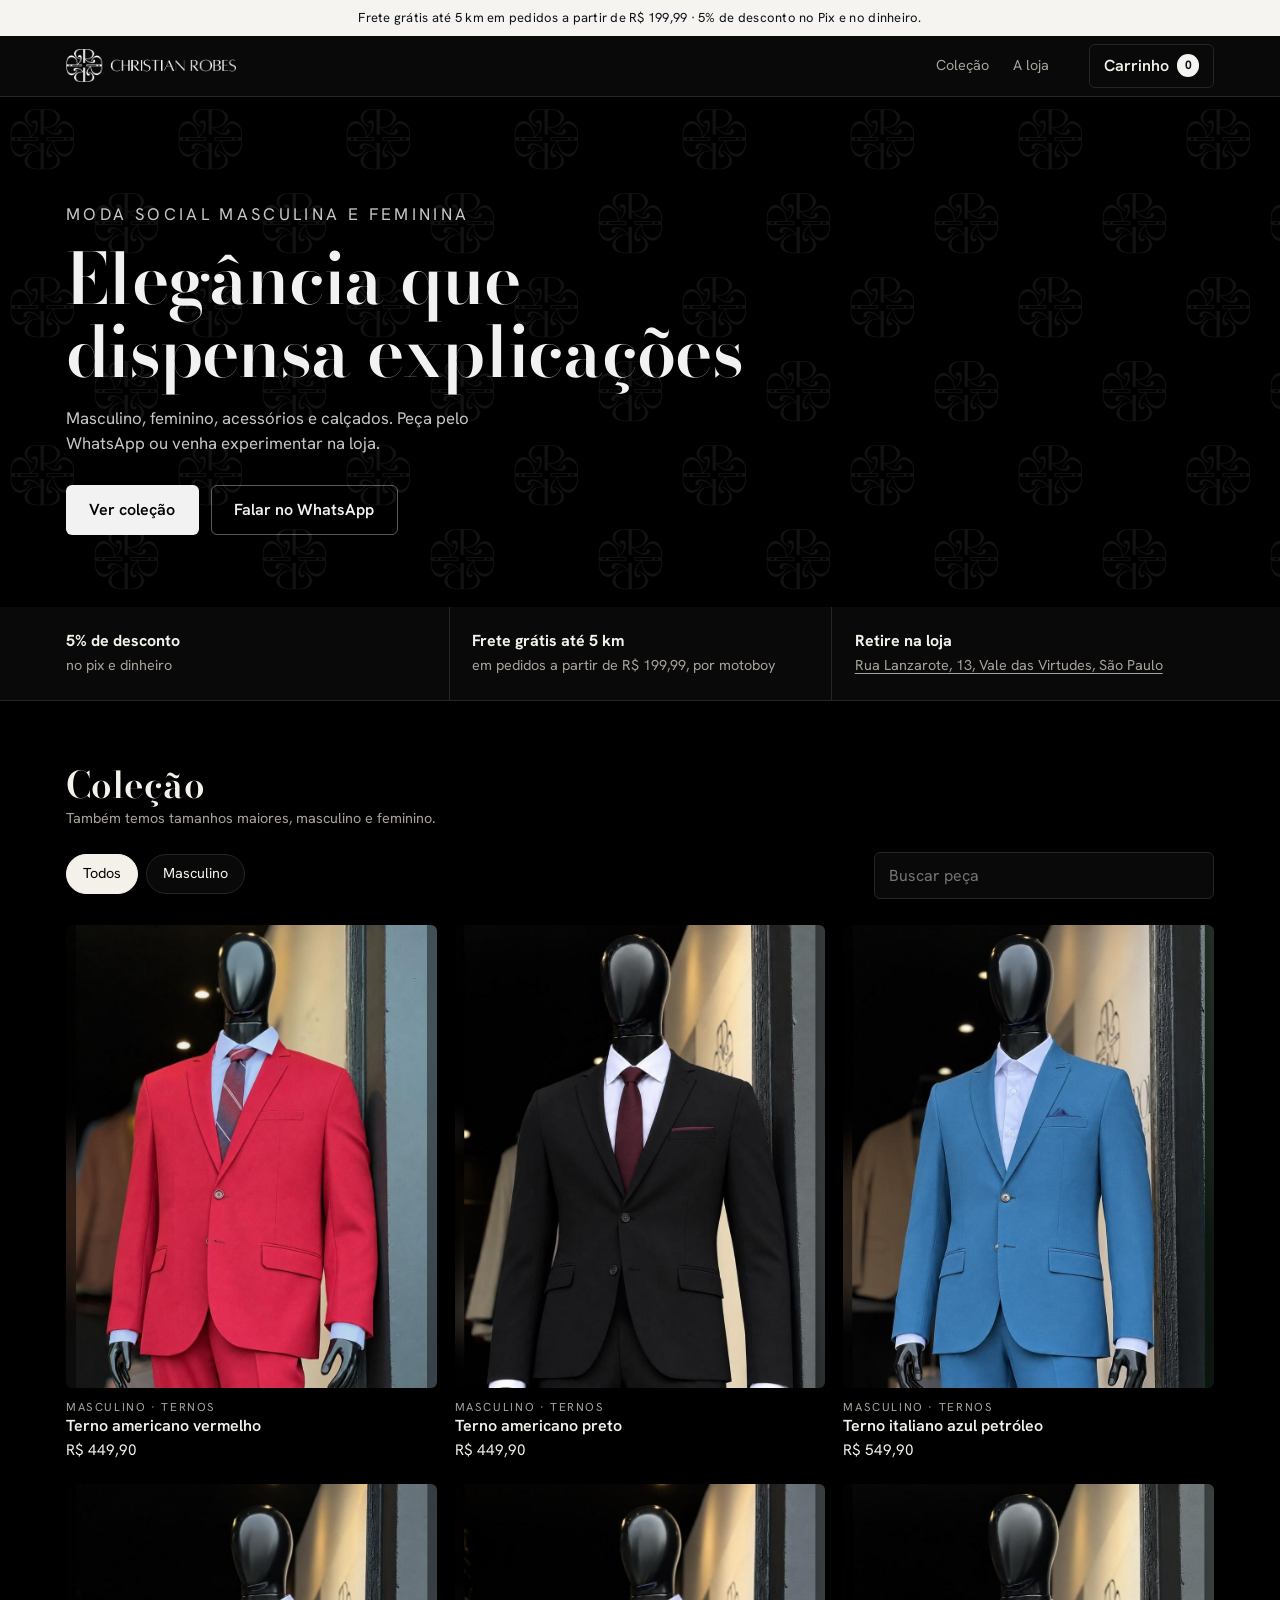
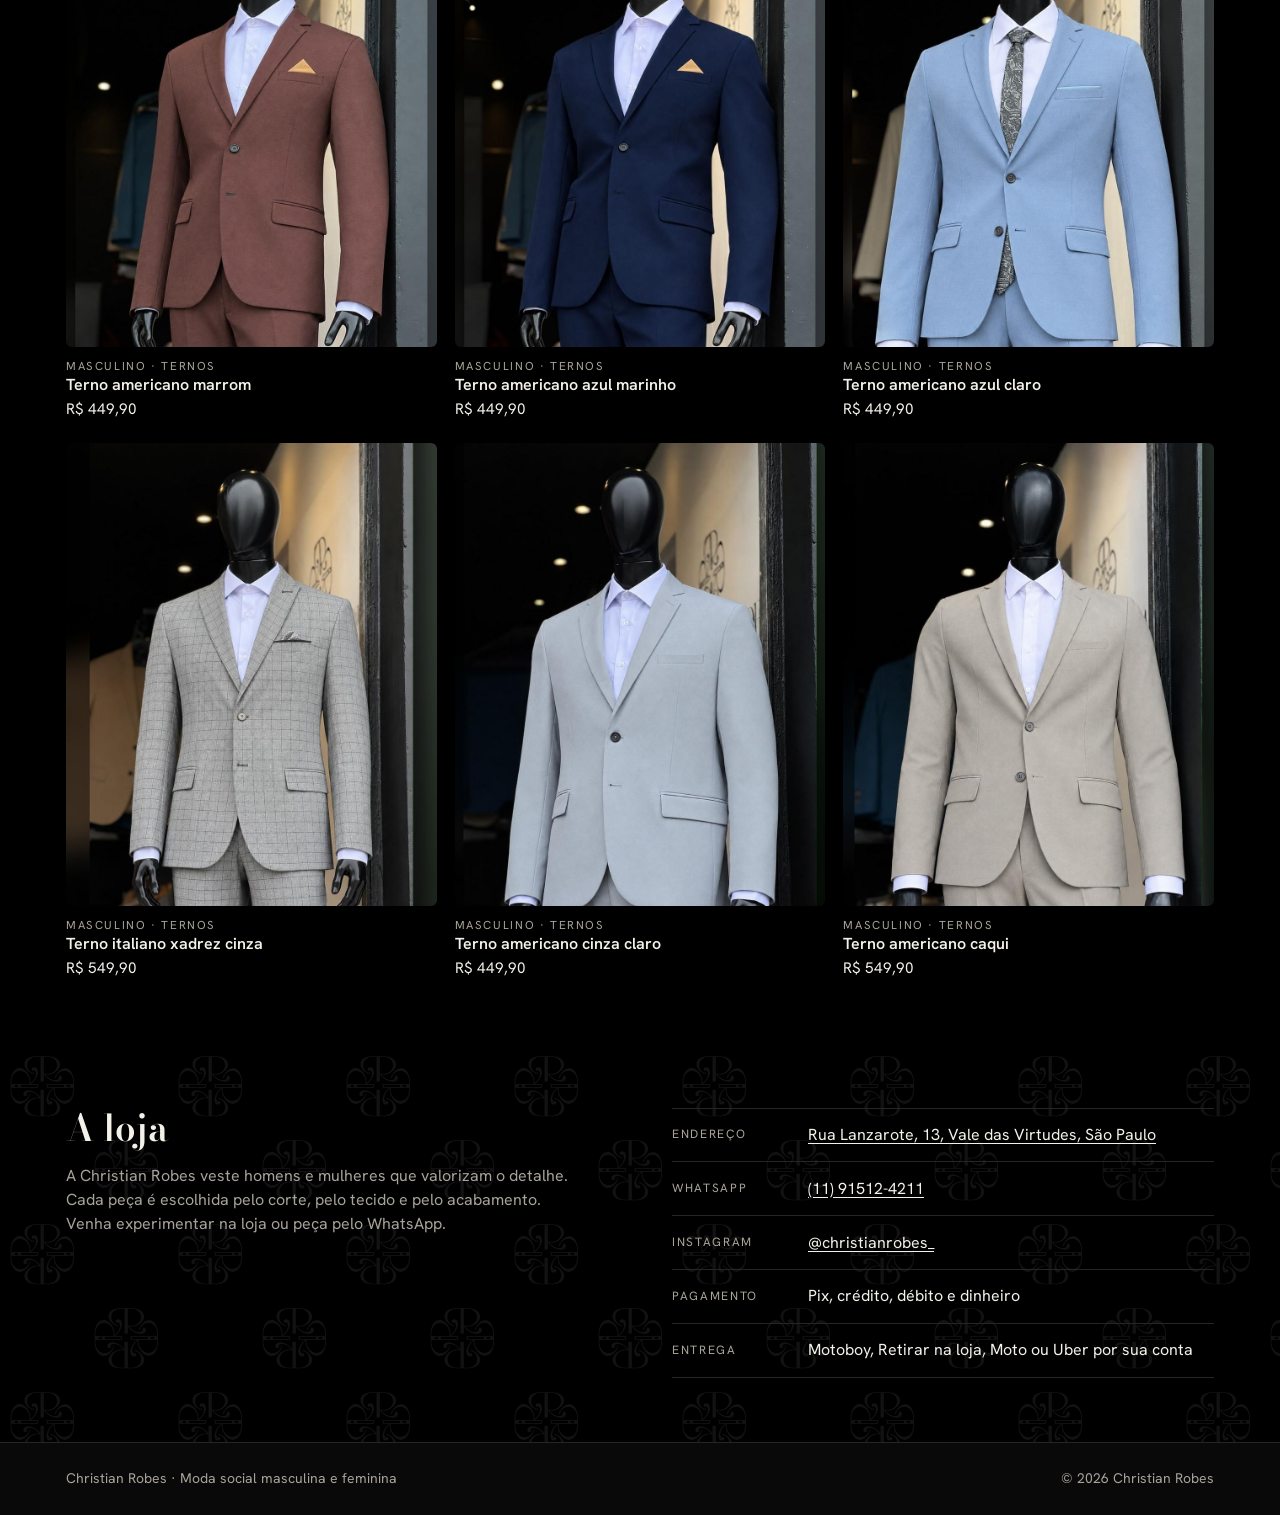
==== commit 8565c3e1: "Add files via upload" ====
--- a/index.html
+++ b/index.html
@@ -137,7 +137,7 @@
 .tot{display:flex;justify-content:space-between;gap:1rem;font-variant-numeric:tabular-nums}
 .tot.big{font-size:1.2rem;font-weight:700;padding-top:.3rem;border-top:1px solid var(--line)}
 .tot.dim{color:var(--muted);font-size:.9rem}
-.hint{font-size:.85rem;color:var(--muted)}.calc{margin:1.2rem 0 .2rem}.calc .f{margin:0 0 .6rem}.calc input{max-width:140px}.suit-res{margin:.2rem 0 .8rem}.warn{border:1px solid var(--line);border-radius:var(--r);padding:.6rem .8rem;margin-top:.8rem;font-size:.9rem}.warn:empty{display:none}.gal .art{width:100%}.thumbs{display:flex;gap:.5rem;margin-top:.6rem;justify-content:center}.th{width:56px;aspect-ratio:4/5;padding:0;border:1px solid var(--line);border-radius:var(--r);overflow:hidden;background:none;opacity:.6;cursor:pointer}.th[aria-pressed=true]{opacity:1;border-color:var(--fg)}.th img{display:block;width:100%;height:100%;object-fit:cover}.sz .pl{display:block;font-size:.58rem;letter-spacing:.08em;text-transform:uppercase;font-weight:500;opacity:.75;line-height:1.2}.plusnote{color:var(--muted);font-size:.9rem;margin:.2rem 0 1rem}body.kb .sheet .buy,body.kb .dfoot{display:none}
+.hint{font-size:.85rem;color:var(--muted)}.calc{margin:1.2rem 0 .2rem}.calc .f{margin:0 0 .6rem}.calc input{max-width:140px}.suit-res{margin:.2rem 0 .8rem}.warn{border:1px solid var(--line);border-radius:var(--r);padding:.6rem .8rem;margin-top:.8rem;font-size:.9rem}.warn:empty{display:none}.info dd a,.perk span a{color:inherit;text-decoration:underline;text-underline-offset:3px}.gal .art{width:100%}.thumbs{display:flex;gap:.5rem;margin-top:.6rem;justify-content:center}.th{width:56px;aspect-ratio:4/5;padding:0;border:1px solid var(--line);border-radius:var(--r);overflow:hidden;background:none;opacity:.6;cursor:pointer}.th[aria-pressed=true]{opacity:1;border-color:var(--fg)}.th img{display:block;width:100%;height:100%;object-fit:cover}.sz .pl{display:block;font-size:.58rem;letter-spacing:.08em;text-transform:uppercase;font-weight:500;opacity:.75;line-height:1.2}.plusnote{color:var(--muted);font-size:.9rem;margin:.2rem 0 1rem}body.kb .sheet .buy,body.kb .dfoot{display:none}
 .toast{position:fixed;left:50%;bottom:calc(20px + env(safe-area-inset-bottom,0px));transform:translateX(-50%);z-index:80;background:var(--fg);color:var(--bg);padding:.7rem 1.1rem;border-radius:var(--r);font-size:.9rem;max-width:90vw}
 /* painel de edição */
 .fab{position:fixed;z-index:60;right:max(16px,env(safe-area-inset-right,0px));bottom:calc(16px + env(safe-area-inset-bottom,0px));min-height:52px;padding:0 1.3rem;border-radius:99px;border:0;background:var(--accent);color:var(--on-accent);font-weight:700;box-shadow:0 6px 22px rgba(0,0,0,.28)}
@@ -201,7 +201,7 @@
 </style>
 <style id="theme"></style>
 <div id="app"></div><div id="modal"></div><div id="cart"></div><div id="admin"></div><div id="toast" class="" role="status" aria-live="polite"></div>
-<script id="state" type="application/json">{"v":1,"store":{"name":"Christian Robes","tagline":"Moda social masculina e feminina","whatsapp":"11915124211","instagram":"christianrobes_","address":"Vale das Virtudes, São Paulo","logo":"[data-uri]"},"theme":{"preset":"preto","accent":"","font":"alfaiataria","radius":"suave","cols":3,"pinstripe":false,"watermark":true},"texts":{"announceOn":true,"announce":"Frete grátis até 5 km em pedidos a partir de R$ 199,99 · 5% de desconto no Pix e no dinheiro.","heroTitle":"Elegância que dispensa explicações","heroSub":"Masculino, feminino, acessórios e calçados. Peça pelo WhatsApp ou venha experimentar na loja.","heroCta":"Ver coleção","carouselTitle":"Em destaque","catalogTitle":"Coleção","aboutTitle":"A loja","aboutText":"A Christian Robes veste homens e mulheres que valorizam o detalhe. Cada peça é escolhida pelo corte, pelo tecido e pelo acabamento.\nVenha experimentar na loja ou peça pelo WhatsApp.","footer":"Christian Robes · Moda social masculina e feminina"},"sections":{"carousel":true,"perks":true,"about":true},"orders":{"pay":{"pix":true,"credito":true,"debito":true,"dinheiro":true},"discountPct":5,"discountOn":["pix","dinheiro"],"freeKm":5,"minFree":199.99,"deliv":{"moto":true,"retirada":true,"app":true},"freteNote":"Fora da área de frete grátis, combinamos o valor do motoboy pelo WhatsApp.","intro":"Olá! Quero fazer um pedido na Christian Robes:"},"categories":["Masculino","Feminino","Acessórios e calçados"],"types":{"Masculino":["Ternos","Calças","Camisas","Camisetas"],"Feminino":["Vestidos","Saias","Conjuntos","Calças","Camisetas e blusas"],"Acessórios e calçados":["Gravatas","Cintos","Bolsas","Sapatos","Outros"]},"occasions":["Trabalho","Casual","Festa e cerimônia"],"products":[{"id":"terno-vermelho","name":"Terno masculino vermelho","category":"Masculino","type":"Ternos","price":0,"oldPrice":0,"sizes":[],"sizePrices":"","color":"#1c2b4a","shape":"paleto","occasions":[],"alsoIn":[],"desc":"Terno vermelho de dois botões e bolsos com aba. Apresentado com camisa branca e gravata listrada em tons de vinho.","img":"[data-uri]","imgs":["[data-uri]"],"visible":true,"featured":false,"stock":true},{"id":"terno-preto-bordo","name":"Terno masculino preto com gravata bordô","category":"Masculino","type":"Ternos","price":0,"oldPrice":0,"sizes":[],"sizePrices":"","color":"#1c2b4a","shape":"paleto","occasions":[],"alsoIn":[],"desc":"Terno preto de dois botões e bolsos com aba. Apresentado com camisa branca, gravata e lenço de bolso bordô.","img":"[data-uri]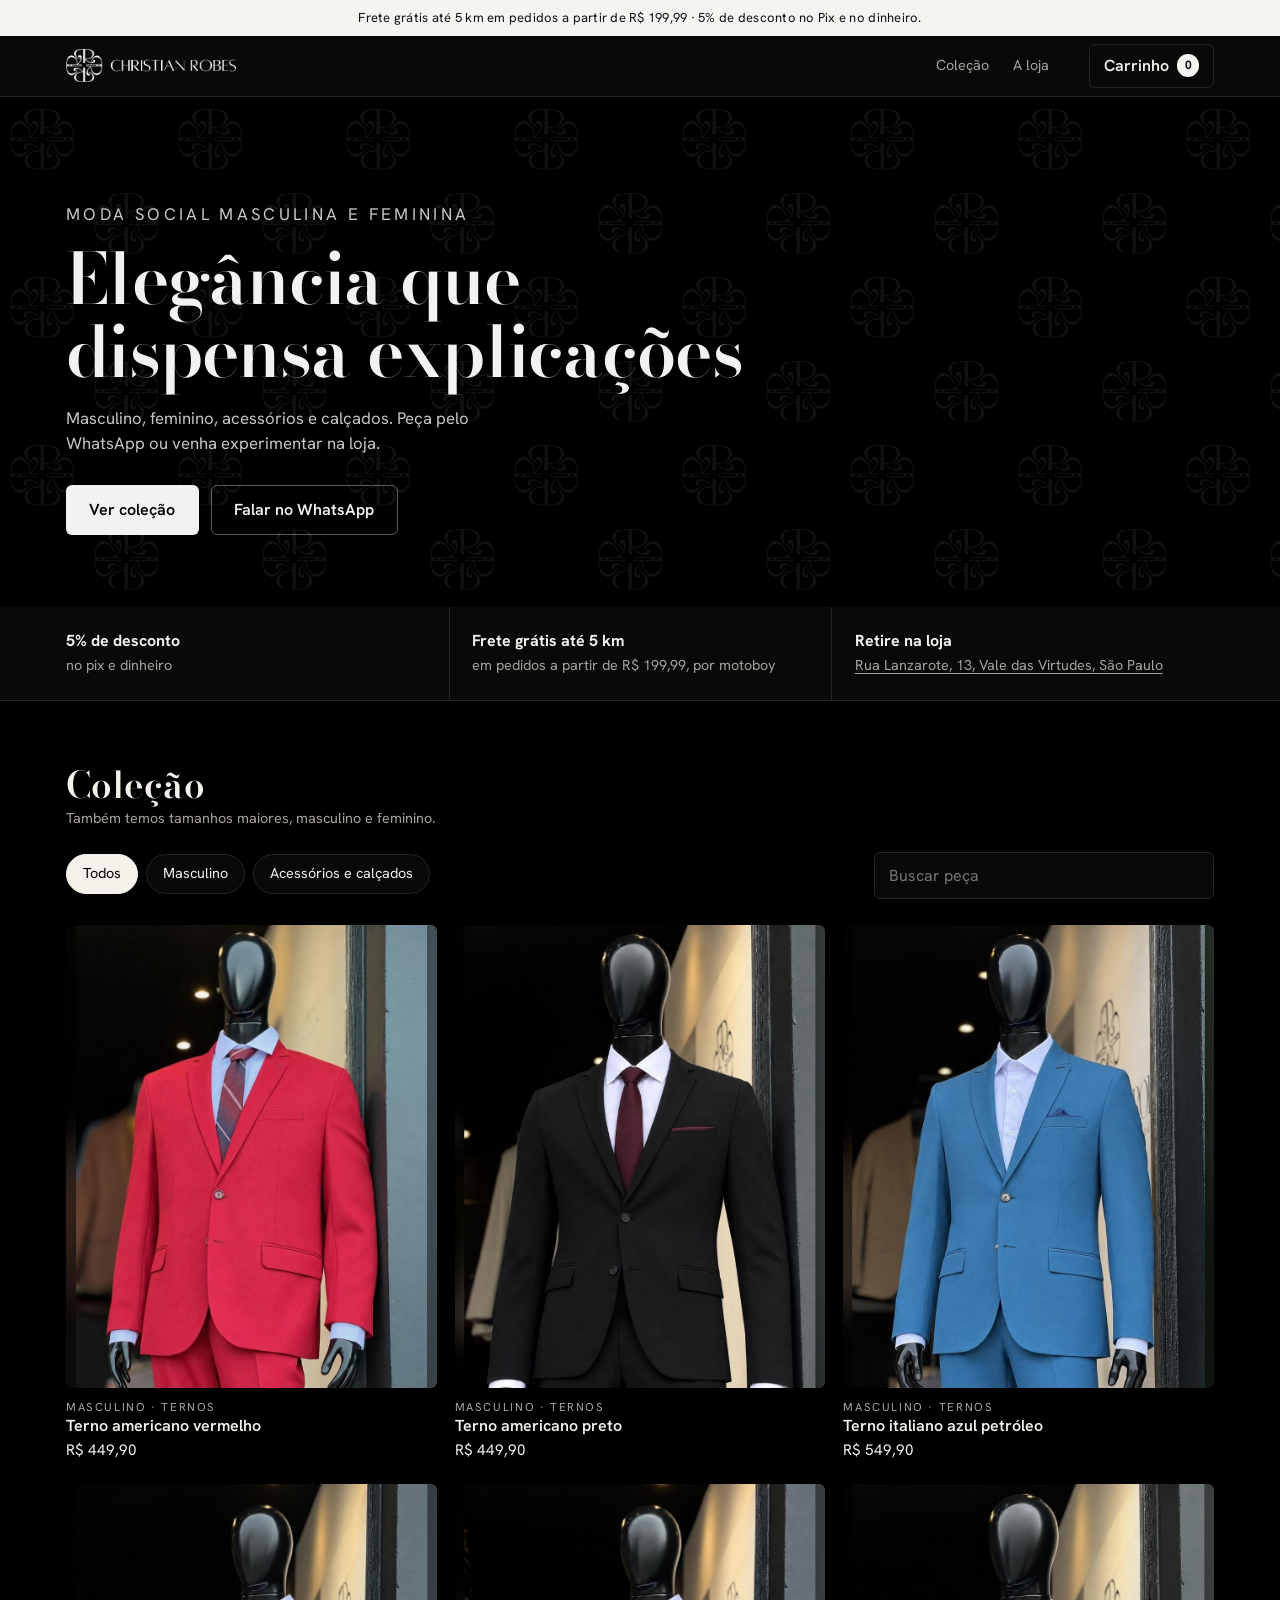
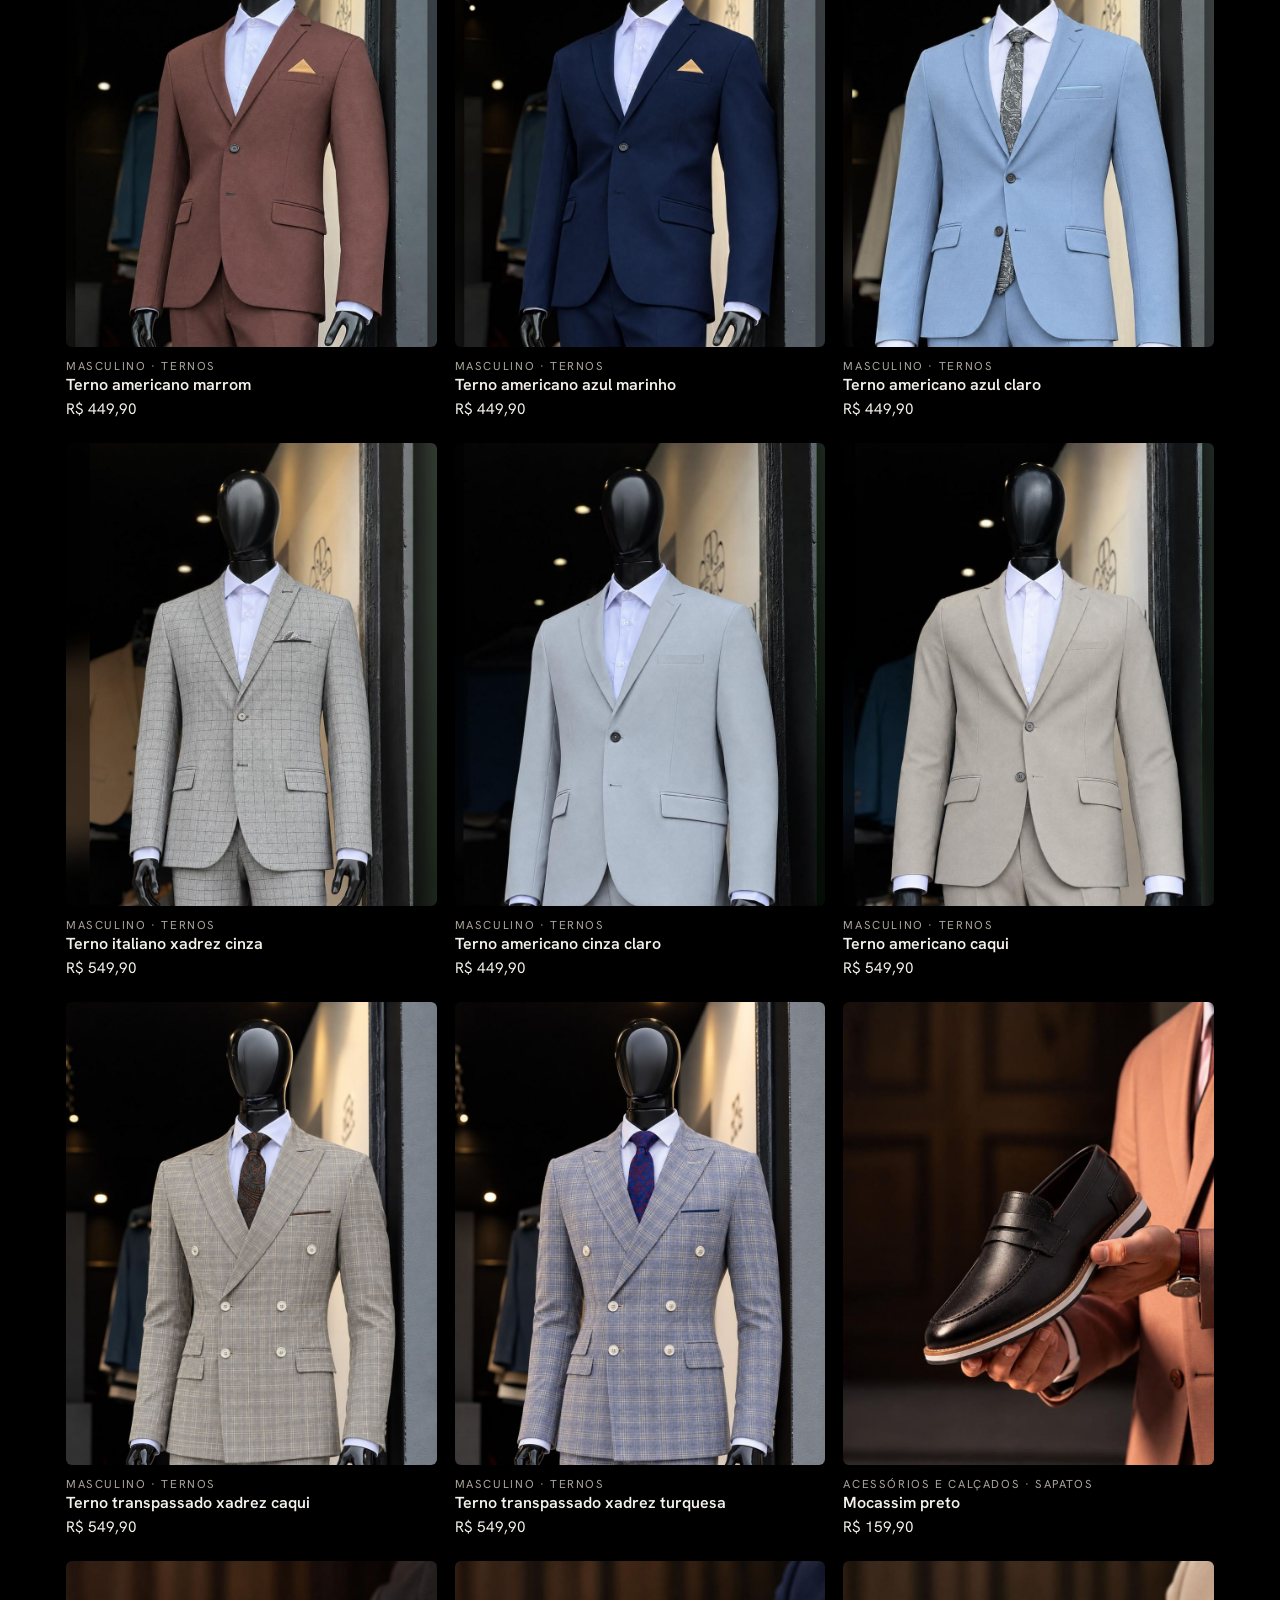
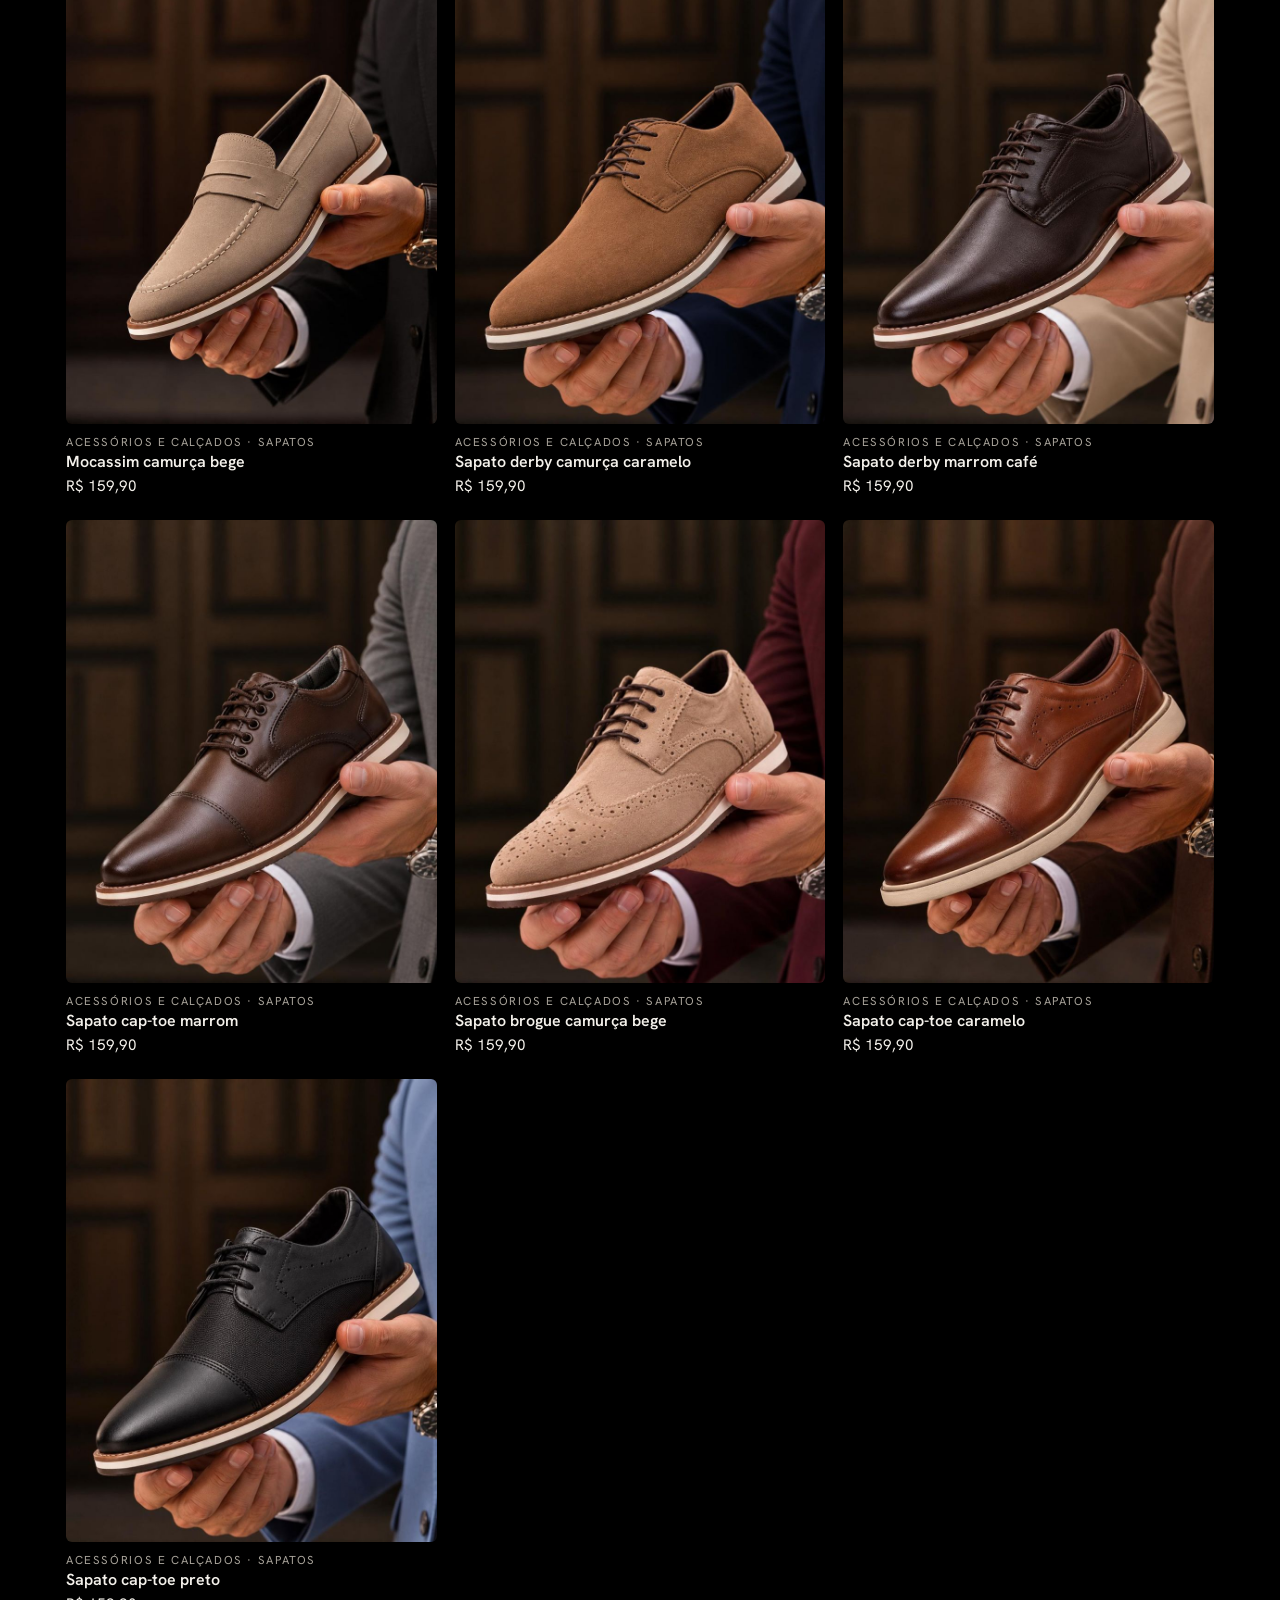
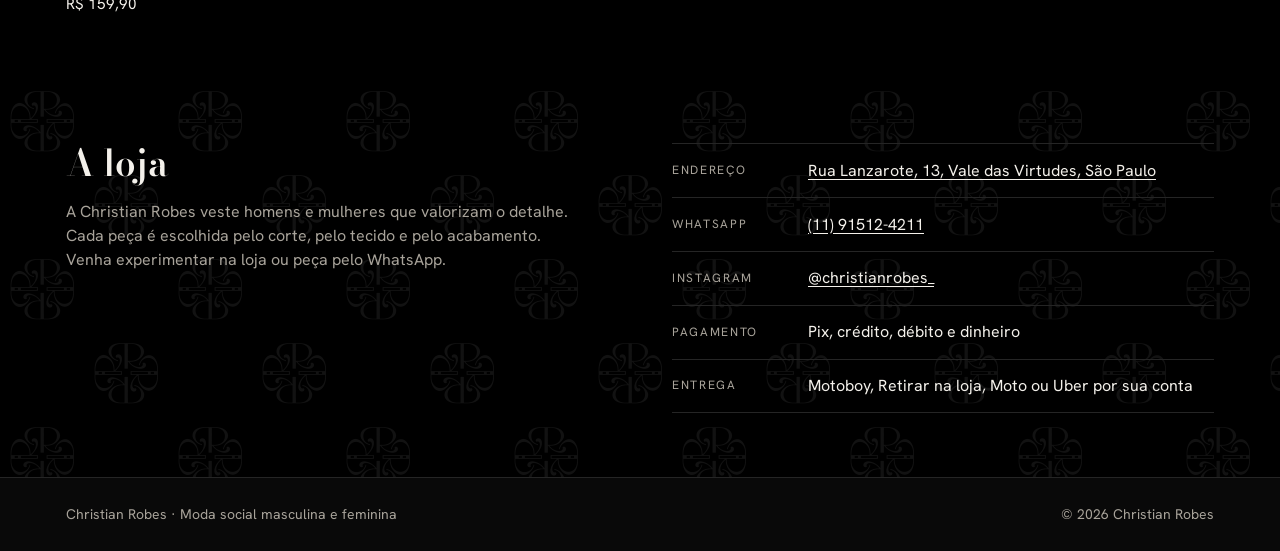
==== commit 1522dd1a: "Add files via upload" ====
--- a/index.html
+++ b/index.html
@@ -201,7 +201,7 @@
 </style>
 <style id="theme"></style>
 <div id="app"></div><div id="modal"></div><div id="cart"></div><div id="admin"></div><div id="toast" class="" role="status" aria-live="polite"></div>
-<script id="state" type="application/json">{"v":1,"store":{"name":"Christian Robes","tagline":"Moda social masculina e feminina","whatsapp":"11915124211","instagram":"christianrobes_","address":"Rua Lanzarote, 13, Vale das Virtudes, São Paulo","logo":"[data-uri]","mapsUrl":"https://maps.app.goo.gl/QGT5e4pB762kptNMA?g_st=ac"},"theme":{"preset":"preto","accent":"","font":"alfaiataria","radius":"suave","cols":3,"pinstripe":false,"watermark":true},"texts":{"announceOn":true,"announce":"Frete grátis até 5 km em pedidos a partir de R$ 199,99 · 5% de desconto no Pix e no dinheiro.","heroTitle":"Elegância que dispensa explicações","heroSub":"Masculino, feminino, acessórios e calçados. Peça pelo WhatsApp ou venha experimentar na loja.","heroCta":"Ver coleção","carouselTitle":"Em destaque","catalogTitle":"Coleção","aboutTitle":"A loja","aboutText":"A Christian Robes veste homens e mulheres que valorizam o detalhe. Cada peça é escolhida pelo corte, pelo tecido e pelo acabamento.\nVenha experimentar na loja ou peça pelo WhatsApp.","footer":"Christian Robes · Moda social masculina e feminina"},"sections":{"carousel":true,"perks":true,"about":true},"orders":{"pay":{"pix":true,"credito":true,"debito":true,"dinheiro":true},"discountPct":5,"discountOn":["pix","dinheiro"],"freeKm":5,"minFree":199.99,"deliv":{"moto":true,"retirada":true,"app":true},"freteNote":"Fora da área de frete grátis, combinamos o valor do motoboy pelo WhatsApp.","intro":"Olá! Quero fazer um pedido na Christian Robes:"},"categories":["Masculino","Feminino","Acessórios e calçados"],"types":{"Masculino":["Ternos","Calças","Camisas","Camisetas"],"Feminino":["Vestidos","Saias","Conjuntos","Calças","Camisetas e blusas"],"Acessórios e calçados":["Gravatas","Cintos","Bolsas","Sapatos","Outros"]},"occasions":["Trabalho","Casual","Festa e cerimônia"],"products":[{"id":"terno-vermelho","name":"Terno americano vermelho","category":"Masculino","type":"Ternos","price":449.9,"oldPrice":0,"sizes":["56"],"sizePrices":"","color":"#1c2b4a","shape":"paleto","occasions":[],"alsoIn":[],"desc":"Terno vermelho de dois botões e bolsos com aba. Camisa, gravata e lenço aparecem nas fotos apenas para compor o traje e não acompanham o terno.","img":"[data-uri]","imgs":["[data-uri]"],"visible":true,"featured":false,"stock":true},{"id":"terno-preto","name":"Terno americano preto","category":"Masculino","type":"Ternos","price":449.9,"oldPrice":0,"sizes":["50"],"sizePrices":"","color":"#1c2b4a","shape":"paleto","occasions":[],"alsoIn":[],"desc":"Terno preto de dois botões e bolsos com aba. Camisa, gravata e lenço aparecem nas fotos apenas para compor o traje e não acompanham o terno.","img":"[data-uri]